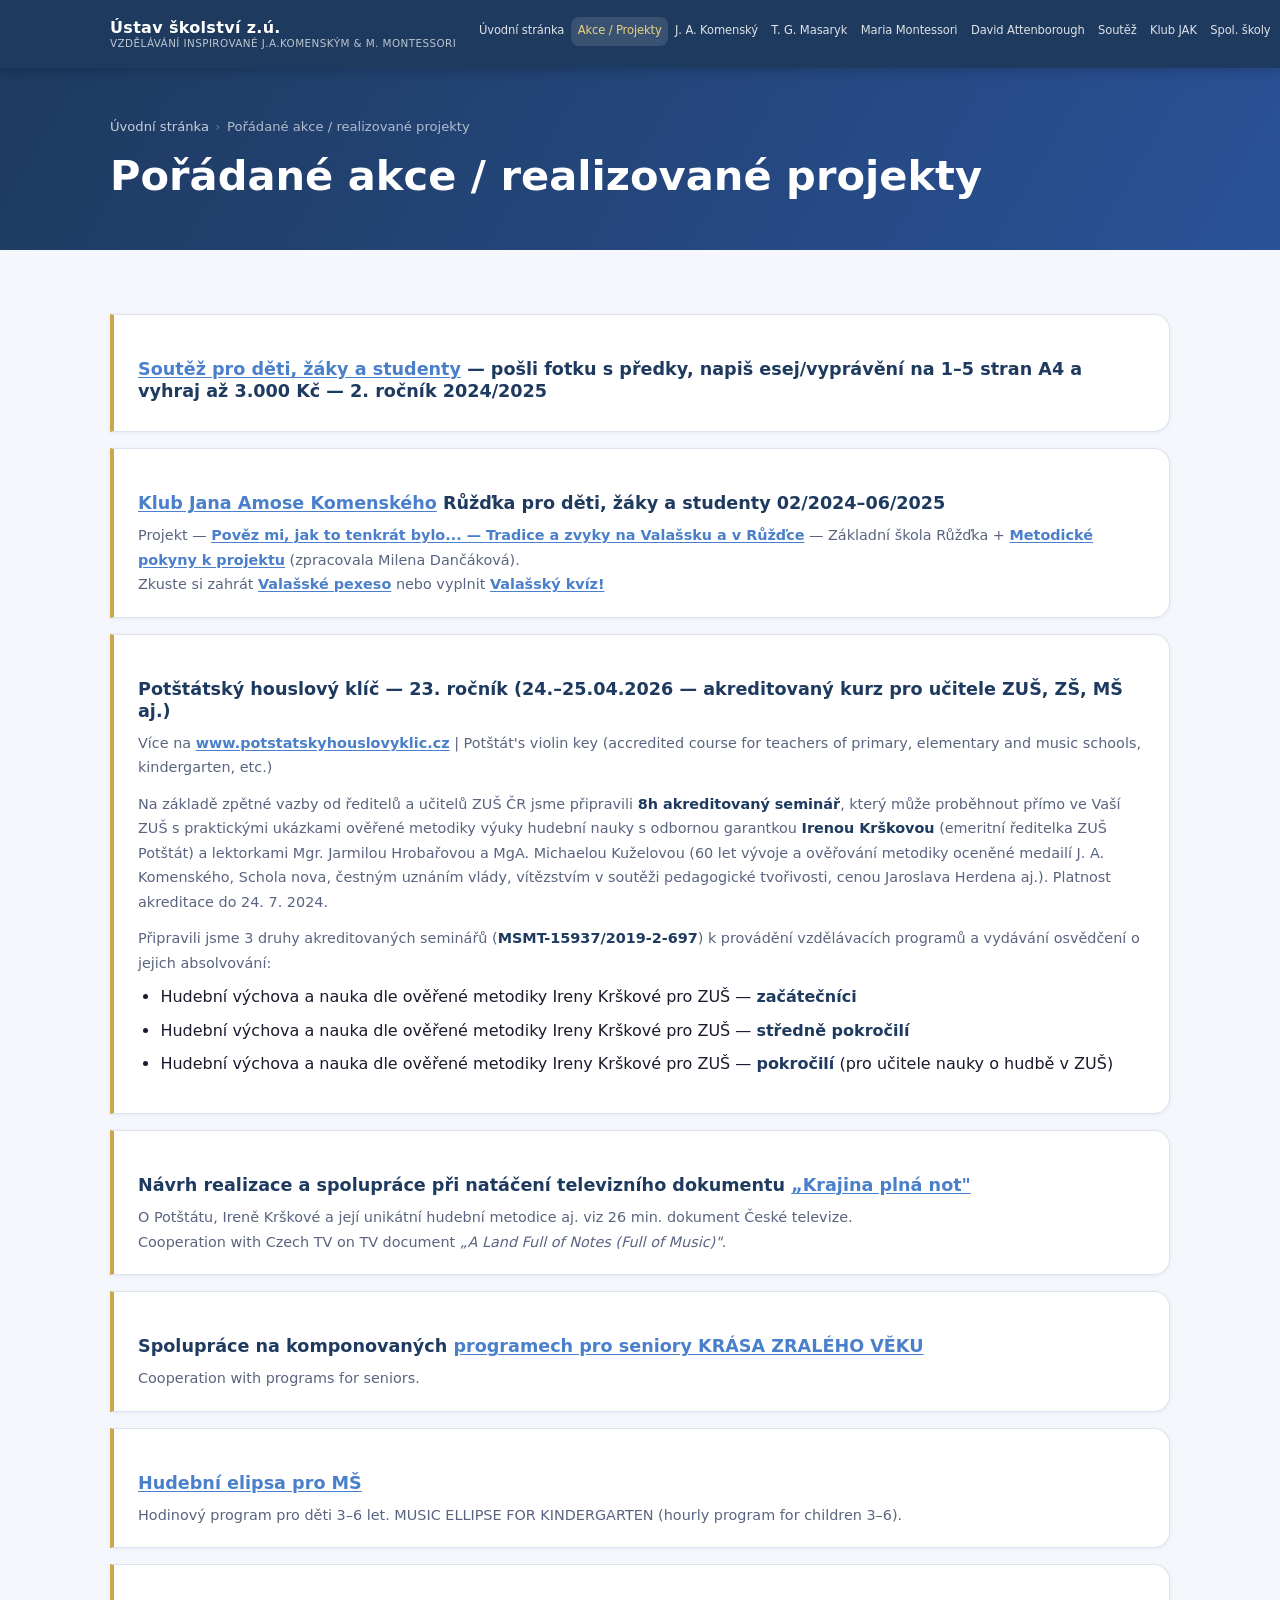
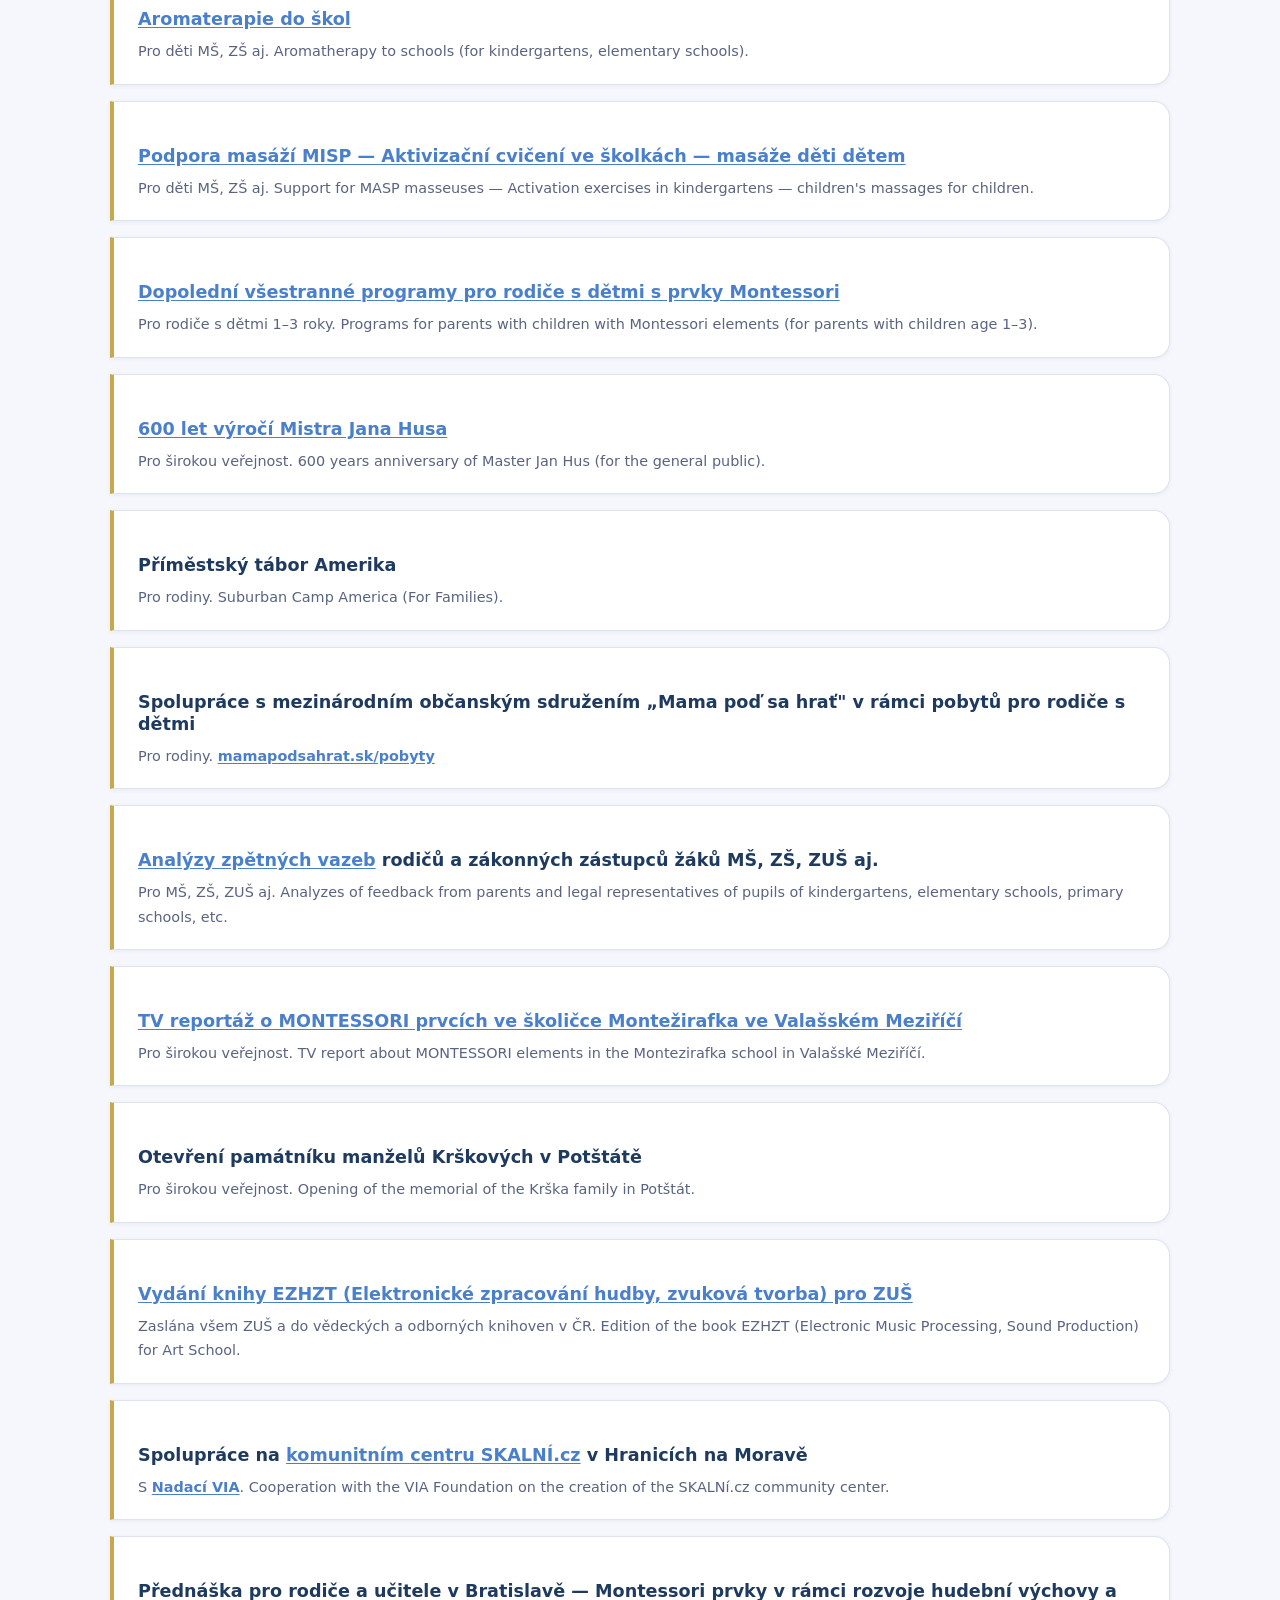
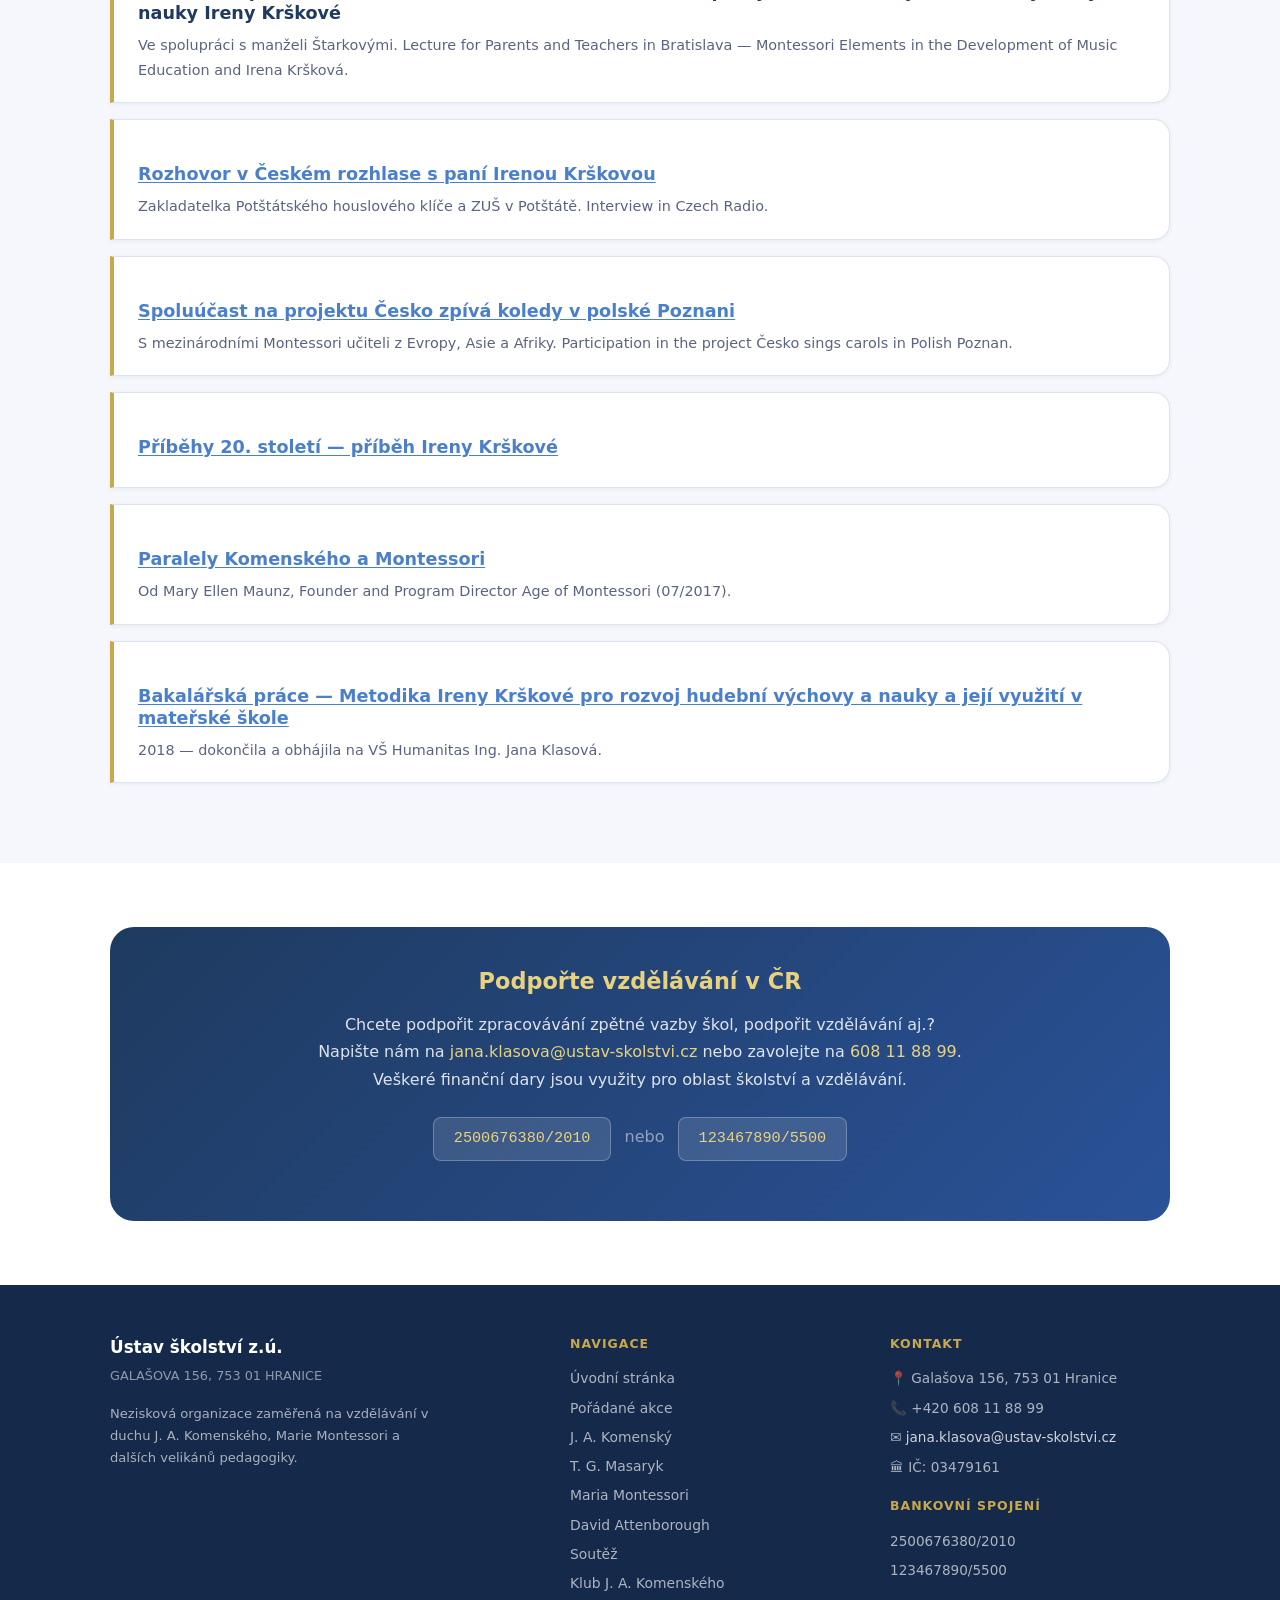
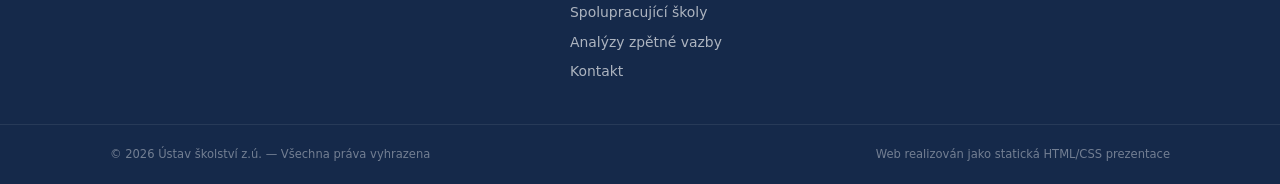
==== akce.html @ fdbed20f "Initial website upload" ====
<!DOCTYPE html>
<html lang="cs">
<head>
  <meta charset="UTF-8">
  <meta name="viewport" content="width=device-width, initial-scale=1.0">
  <meta name="description" content="Pořádané akce / realizované projekty — Ústav školství z.ú.">
  <title>Pořádané akce / realizované projekty — Ústav školství z.ú.</title>
  <link rel="stylesheet" href="css/style.css">
</head>
<body>
<nav class="navbar">
  <div class="container navbar__inner">
    <a href="index.html" class="navbar__logo">
      <span class="navbar__logo-main">Ústav školství z.ú.</span>
      <span class="navbar__logo-sub">Vzdělávání inspirované J.A.Komenským &amp; M. Montessori</span>
    </a>
    <button class="hamburger" aria-label="Menu" aria-expanded="false">
      <span></span><span></span><span></span>
    </button>
    <ul class="navbar__nav">
          <li><a href="index.html">Úvodní stránka</a></li>
          <li><a href="akce.html" class="active">Akce / Projekty</a></li>
          <li><a href="komensky.html">J. A. Komenský</a></li>
          <li><a href="masaryk.html">T. G. Masaryk</a></li>
          <li><a href="montessori.html">Maria Montessori</a></li>
          <li><a href="attenborough.html">David Attenborough</a></li>
          <li><a href="soutez.html">Soutěž</a></li>
          <li><a href="klub.html">Klub JAK</a></li>
          <li><a href="skoly.html">Spol. školy</a></li>
          <li><a href="analyzy.html">Analýzy ZV</a></li>
          <li><a href="kontakt.html">Kontakt</a></li>
    </ul>
  </div>
</nav>

<section class="page-hero">
  <div class="container">
    <div class="breadcrumb">
      <a href="index.html">Úvodní stránka</a>
      <span class="breadcrumb__sep">›</span>
      <span>Pořádané akce / realizované projekty</span>
    </div>
    <h1>Pořádané akce / realizované projekty</h1>
  </div>
</section>
<section class="section">
  <div class="container content-body">
    <div class="activity-item">
      <h4><a href="soutez.html">Soutěž pro děti, žáky a studenty</a> — pošli fotku s předky, napiš esej/vyprávění na 1–5 stran A4 a vyhraj až 3.000 Kč — 2. ročník 2024/2025</h4>
    </div>
    <div class="activity-item">
      <h4><a href="klub.html">Klub Jana Amose Komenského</a> Růžďka pro děti, žáky a studenty 02/2024–06/2025</h4>
      <p>Projekt — <a href="https://www.ustav-skolstvi.cz/soubor/projekt-tradice-a-zvyky-na-valassku-a-v-ruzdce-m-dancakova/" target="_blank" rel="noopener">Pověz mi, jak to tenkrát bylo... — Tradice a zvyky na Valašsku a v Růžďce</a> — Základní škola Růžďka + <a href="https://www.ustav-skolstvi.cz/soubor/metodicke-pokyny-projekt-tradice-a-zvyky-na-valassku-a-v-ruzdce/" target="_blank" rel="noopener">Metodické pokyny k projektu</a> (zpracovala Milena Dančáková).<br>
      Zkuste si zahrát <a href="https://www.ustav-skolstvi.cz/soubor/valasske-minipexeso/" target="_blank" rel="noopener">Valašské pexeso</a> nebo vyplnit <a href="https://www.ustav-skolstvi.cz/soubor/valassky-kviz/" target="_blank" rel="noopener">Valašský kvíz!</a></p>
    </div>
    <div class="activity-item">
      <h4>Potštátský houslový klíč — 23. ročník (24.–25.04.2026 — akreditovaný kurz pro učitele ZUŠ, ZŠ, MŠ aj.)</h4>
      <p>Více na <a href="http://www.potstatskyhouslovyklic.cz" target="_blank" rel="noopener">www.potstatskyhouslovyklic.cz</a> | Potštát's violin key (accredited course for teachers of primary, elementary and music schools, kindergarten, etc.)</p>
      <p style="margin-top:.75rem">Na základě zpětné vazby od ředitelů a učitelů ZUŠ ČR jsme připravili <strong>8h akreditovaný seminář</strong>, který může proběhnout přímo ve Vaší ZUŠ s praktickými ukázkami ověřené metodiky výuky hudební nauky s odbornou garantkou <strong>Irenou Krškovou</strong> (emeritní ředitelka ZUŠ Potštát) a lektorkami Mgr. Jarmilou Hrobařovou a MgA. Michaelou Kuželovou (60 let vývoje a ověřování metodiky oceněné medailí J. A. Komenského, Schola nova, čestným uznáním vlády, vítězstvím v soutěži pedagogické tvořivosti, cenou Jaroslava Herdena aj.). Platnost akreditace do 24. 7. 2024.</p>
      <p style="margin-top:.75rem">Připravili jsme 3 druhy akreditovaných seminářů (<strong>MSMT-15937/2019-2-697</strong>) k provádění vzdělávacích programů a vydávání osvědčení o jejich absolvování:</p>
      <ul style="margin-top:.5rem">
        <li>Hudební výchova a nauka dle ověřené metodiky Ireny Krškové pro ZUŠ — <strong>začátečníci</strong></li>
        <li>Hudební výchova a nauka dle ověřené metodiky Ireny Krškové pro ZUŠ — <strong>středně pokročilí</strong></li>
        <li>Hudební výchova a nauka dle ověřené metodiky Ireny Krškové pro ZUŠ — <strong>pokročilí</strong> (pro učitele nauky o hudbě v ZUŠ)</li>
      </ul>
    </div>
    <div class="activity-item">
      <h4>Návrh realizace a spolupráce při natáčení televizního dokumentu <a href="https://www.ceskatelevize.cz/porady/1097944695-nas-venkov/420235100041007/" target="_blank" rel="noopener">„Krajina plná not"</a></h4>
      <p>O Potštátu, Ireně Krškové a její unikátní hudební metodice aj. viz 26 min. dokument České televize.<br>Cooperation with Czech TV on TV document <em>„A Land Full of Notes (Full of Music)"</em>.</p>
    </div>
    <div class="activity-item">
      <h4>Spolupráce na komponovaných <a href="http://www.krasazralehoveku.cz" target="_blank" rel="noopener">programech pro seniory KRÁSA ZRALÉHO VĚKU</a></h4>
      <p>Cooperation with programs for seniors.</p>
    </div>
    <div class="activity-item">
      <h4><a href="https://youtu.be/bgq4V6eKIdQ" target="_blank" rel="noopener">Hudební elipsa pro MŠ</a></h4>
      <p>Hodinový program pro děti 3–6 let. MUSIC ELLIPSE FOR KINDERGARTEN (hourly program for children 3–6).</p>
    </div>
    <div class="activity-item">
      <h4><a href="https://www.ustav-skolstvi.cz/soubor/aromaterapie-do-skol-hradec-kralove/" target="_blank" rel="noopener">Aromaterapie do škol</a></h4>
      <p>Pro děti MŠ, ZŠ aj. Aromatherapy to schools (for kindergartens, elementary schools).</p>
    </div>
    <div class="activity-item">
      <h4><a href="https://www.ustav-skolstvi.cz/soubor/masaze-misp-do-skol/" target="_blank" rel="noopener">Podpora masáží MISP — Aktivizační cvičení ve školkách — masáže děti dětem</a></h4>
      <p>Pro děti MŠ, ZŠ aj. Support for MASP masseuses — Activation exercises in kindergartens — children's massages for children.</p>
    </div>
    <div class="activity-item">
      <h4><a href="https://youtu.be/OufUnsAqwWs" target="_blank" rel="noopener">Dopolední všestranné programy pro rodiče s dětmi s prvky Montessori</a></h4>
      <p>Pro rodiče s dětmi 1–3 roky. Programs for parents with children with Montessori elements (for parents with children age 1–3).</p>
    </div>
    <div class="activity-item">
      <h4><a href="http://hranicky.denik.cz/zpravy_region/pravda-vitezi-znelo-hranickym-parkem-20150706.html" target="_blank" rel="noopener">600 let výročí Mistra Jana Husa</a></h4>
      <p>Pro širokou veřejnost. 600 years anniversary of Master Jan Hus (for the general public).</p>
    </div>
    <div class="activity-item">
      <h4>Příměstský tábor Amerika</h4>
      <p>Pro rodiny. Suburban Camp America (For Families).</p>
    </div>
    <div class="activity-item">
      <h4>Spolupráce s mezinárodním občanským sdružením „Mama poď sa hrať" v rámci pobytů pro rodiče s dětmi</h4>
      <p>Pro rodiny. <a href="http://mamapodsahrat.sk/pobyty/" target="_blank" rel="noopener">mamapodsahrat.sk/pobyty</a></p>
    </div>
    <div class="activity-item">
      <h4><a href="analyzy.html">Analýzy zpětných vazeb</a> rodičů a zákonných zástupců žáků MŠ, ZŠ, ZUŠ aj.</h4>
      <p>Pro MŠ, ZŠ, ZUŠ aj. Analyzes of feedback from parents and legal representatives of pupils of kindergartens, elementary schools, primary schools, etc.</p>
    </div>
    <div class="activity-item">
      <h4><a href="https://youtu.be/20HOV-JhVrQ" target="_blank" rel="noopener">TV reportáž o MONTESSORI prvcích ve školičce Montežirafka ve Valašském Meziříčí</a></h4>
      <p>Pro širokou veřejnost. TV report about MONTESSORI elements in the Montezirafka school in Valašské Meziříčí.</p>
    </div>
    <div class="activity-item">
      <h4>Otevření památníku manželů Krškových v Potštátě</h4>
      <p>Pro širokou veřejnost. Opening of the memorial of the Krška family in Potštát.</p>
    </div>
    <div class="activity-item">
      <h4><a href="https://www.ustav-skolstvi.cz/obrazek/3/metodika-ezhzt-png/" target="_blank" rel="noopener">Vydání knihy EZHZT (Elektronické zpracování hudby, zvuková tvorba) pro ZUŠ</a></h4>
      <p>Zaslána všem ZUŠ a do vědeckých a odborných knihoven v ČR. Edition of the book EZHZT (Electronic Music Processing, Sound Production) for Art School.</p>
    </div>
    <div class="activity-item">
      <h4>Spolupráce na <a href="http://www.skalni.cz/zahrada" target="_blank" rel="noopener">komunitním centru SKALNÍ.cz</a> v Hranicích na Moravě</h4>
      <p>S <a href="http://www.nadacevia.cz/project/komunitni-centrum-skalni/" target="_blank" rel="noopener">Nadací VIA</a>. Cooperation with the VIA Foundation on the creation of the SKALNí.cz community center.</p>
    </div>
    <div class="activity-item">
      <h4>Přednáška pro rodiče a učitele v Bratislavě — Montessori prvky v rámci rozvoje hudební výchovy a nauky Ireny Krškové</h4>
      <p>Ve spolupráci s manželi Štarkovými. Lecture for Parents and Teachers in Bratislava — Montessori Elements in the Development of Music Education and Irena Kršková.</p>
    </div>
    <div class="activity-item">
      <h4><a href="http://www.rozhlas.cz/olomouc/doporucujeme/_zprava/1453154" target="_blank" rel="noopener">Rozhovor v Českém rozhlase s paní Irenou Krškovou</a></h4>
      <p>Zakladatelka Potštátského houslového klíče a ZUŠ v Potštátě. Interview in Czech Radio.</p>
    </div>
    <div class="activity-item">
      <h4><a href="https://hranicky.denik.cz/zpravy_region/diky-ucitelce-z-potstatu-se-bude-hromadne-koledovat-i-v-polsku-20151207.html" target="_blank" rel="noopener">Spoluúčast na projektu Česko zpívá koledy v polské Poznani</a></h4>
      <p>S mezinárodními Montessori učiteli z Evropy, Asie a Afriky. Participation in the project Česko sings carols in Polish Poznan.</p>
    </div>
    <div class="activity-item">
      <h4><a href="https://www.pribehy20stoleti.cz/pribehy/2014285_zivotni-pribeh-ireny-krskove/" target="_blank" rel="noopener">Příběhy 20. století — příběh Ireny Krškové</a></h4>
    </div>
    <div class="activity-item">
      <h4><a href="https://www.ustav-skolstvi.cz/soubor/paralely-komenskeho-a-montessori/" target="_blank" rel="noopener">Paralely Komenského a Montessori</a></h4>
      <p>Od Mary Ellen Maunz, Founder and Program Director Age of Montessori (07/2017).</p>
    </div>
    <div class="activity-item">
      <h4><a href="https://www.ustav-skolstvi.cz/soubor/metodika-ireny-krskove-pro-rozvoj-hudebni-vychovy-a-nauky/" target="_blank" rel="noopener">Bakalářská práce — Metodika Ireny Krškové pro rozvoj hudební výchovy a nauky a její využití v mateřské škole</a></h4>
      <p>2018 — dokončila a obhájila na VŠ Humanitas Ing. Jana Klasová.</p>
    </div>
  </div>
</section>
<section class="section section--alt">
  <div class="container">
    <div class="donation-cta">
      <h3>Podpořte vzdělávání v ČR</h3>
      <p>Chcete podpořit zpracovávání zpětné vazby škol, podpořit vzdělávání aj.?<br>
      Napište nám na <a href="mailto:jana.klasova@ustav-skolstvi.cz" style="color:var(--secondary-light)">jana.klasova@ustav-skolstvi.cz</a> nebo zavolejte na <a href="tel:+420608118899" style="color:var(--secondary-light)">608 11 88 99</a>.<br>
      Veškeré finanční dary jsou využity pro oblast školství a vzdělávání.</p>
      <div class="iban">2500676380/2010</div>
      <span style="color:rgba(255,255,255,.5);margin:0 .5rem">nebo</span>
      <div class="iban">123467890/5500</div>
    </div>
  </div>
</section>
<footer class="footer">
  <div class="container footer__inner">
    <div class="footer__col footer__brand">
      <strong>Ústav školství z.ú.</strong>
      <p style="font-size:.8rem;margin-top:.25rem;opacity:.7">GALAŠOVA 156, 753 01 HRANICE</p>
      <p style="font-size:.82rem;margin-top:.5rem;opacity:.85">Nezisková organizace zaměřená na vzdělávání v duchu J.&nbsp;A.&nbsp;Komenského, Marie Montessori a dalších velikánů pedagogiky.</p>
    </div>
    <div class="footer__col">
      <div class="footer__col-title">NAVIGACE</div>
      <nav class="footer__links">
        <a href="index.html">Úvodní stránka</a>
        <a href="akce.html">Pořádané akce</a>
        <a href="komensky.html">J. A. Komenský</a>
        <a href="masaryk.html">T. G. Masaryk</a>
        <a href="montessori.html">Maria Montessori</a>
        <a href="attenborough.html">David Attenborough</a>
        <a href="soutez.html">Soutěž</a>
        <a href="klub.html">Klub J. A. Komenského</a>
        <a href="skoly.html">Spolupracující školy</a>
        <a href="analyzy.html">Analýzy zpětné vazby</a>
        <a href="kontakt.html">Kontakt</a>
      </nav>
    </div>
    <div class="footer__col">
      <div class="footer__col-title">KONTAKT</div>
      <div class="footer__contact">
        <p>📍 Galašova 156, 753 01 Hranice</p>
        <p>📞 +420 608 11 88 99</p>
        <p>✉️ <a href="mailto:jana.klasova@ustav-skolstvi.cz">jana.klasova@ustav-skolstvi.cz</a></p>
        <p>🏛 IČ: 03479161</p>
      </div>
      <div class="footer__col-title" style="margin-top:1rem">BANKOVNÍ SPOJENÍ</div>
      <div class="footer__contact">
        <p>2500676380/2010</p>
        <p>123467890/5500</p>
      </div>
    </div>
  </div>
  <div class="footer__bottom">
    <div class="container footer__bottom-inner">
      <span>© <span class="js-year"></span> Ústav školství z.ú. — Všechna práva vyhrazena</span>
      <span>Web realizován jako statická HTML/CSS prezentace</span>
    </div>
  </div>
</footer>
<script src="js/main.js"></script>
</body>
</html>
---- css/style.css ----
/* ===== ÚSTAV ŠKOLSTVÍ z.ú. — Modern Static Web ===== */

:root {
  --primary:        #1e3a5f;
  --primary-light:  #2a5298;
  --primary-hover:  #15294a;
  --secondary:      #c9a84c;
  --secondary-light:#e8d27e;
  --accent:         #4a7fcb;
  --accent-bg:      #eef3fb;
  --text:           #1a1a2e;
  --text-muted:     #5a6480;
  --bg:             #f5f7fc;
  --bg-white:       #ffffff;
  --border:         #dde3ef;
  --shadow-sm:      0 1px 4px rgba(30,58,95,.07);
  --shadow:         0 2px 12px rgba(30,58,95,.1);
  --shadow-lg:      0 8px 32px rgba(30,58,95,.14);
  --radius:         8px;
  --radius-lg:      16px;
  --radius-xl:      24px;
  --font:           -apple-system, BlinkMacSystemFont, 'Segoe UI', system-ui, Roboto, sans-serif;
  --nav-h:          68px;
  --max-w:          1100px;
  --transition:     .2s ease;
}

*, *::before, *::after { box-sizing: border-box; margin: 0; padding: 0; }
html { scroll-behavior: smooth; font-size: 16px; -webkit-text-size-adjust: 100%; }
body { font-family: var(--font); color: var(--text); background: var(--bg); line-height: 1.7; }
img { max-width: 100%; height: auto; display: block; }
a { color: var(--primary-light); text-decoration: none; transition: color var(--transition); }
a:hover { color: var(--secondary); }
ul, ol { padding-left: 1.4rem; }
li { margin-bottom: .35rem; }

/* ── TYPOGRAPHY ───────────────────────────────────── */
h1, h2, h3, h4, h5 { line-height: 1.25; font-weight: 700; color: var(--primary); }
h1 { font-size: clamp(1.75rem, 4vw, 2.6rem); }
h2 { font-size: clamp(1.4rem, 3vw, 2rem); }
h3 { font-size: clamp(1.1rem, 2.5vw, 1.4rem); }
h4 { font-size: 1.1rem; }
p  { margin-bottom: 1rem; }
p:last-child { margin-bottom: 0; }
strong { color: var(--primary); }
em { font-style: italic; }
blockquote {
  border-left: 4px solid var(--secondary);
  padding: .75rem 1.25rem;
  background: var(--accent-bg);
  border-radius: 0 var(--radius) var(--radius) 0;
  margin: 1rem 0;
  font-style: italic;
  color: var(--text-muted);
}

/* ── LAYOUT ───────────────────────────────────────── */
.container {
  max-width: var(--max-w);
  margin: 0 auto;
  padding: 0 1.25rem;
}
.section {
  padding: 4rem 0;
}
.section--sm { padding: 2.5rem 0; }
.section--alt { background: var(--bg-white); }
.section--dark {
  background: var(--primary);
  color: rgba(255,255,255,.9);
}
.section--dark h2, .section--dark h3 { color: var(--secondary-light); }
.section--dark p, .section--dark li { color: rgba(255,255,255,.85); }
.section--dark a { color: var(--secondary-light); }

/* ── NAVIGATION ───────────────────────────────────── */
.navbar {
  position: sticky;
  top: 0;
  z-index: 1000;
  background: var(--primary);
  height: var(--nav-h);
  box-shadow: 0 2px 12px rgba(0,0,0,.2);
}
.navbar__inner {
  display: flex;
  align-items: center;
  justify-content: space-between;
  height: 100%;
  gap: 1rem;
}
.navbar__logo {
  display: flex;
  flex-direction: column;
  color: #fff;
  text-decoration: none;
  line-height: 1.2;
  flex-shrink: 0;
}
.navbar__logo-main {
  font-size: 1rem;
  font-weight: 700;
  letter-spacing: .02em;
}
.navbar__logo-sub {
  font-size: .65rem;
  opacity: .7;
  font-weight: 400;
  letter-spacing: .04em;
  text-transform: uppercase;
}
.navbar__nav {
  display: flex;
  align-items: center;
  gap: 0;
  list-style: none;
  padding: 0;
  margin: 0;
}
.navbar__nav a {
  display: block;
  color: rgba(255,255,255,.85);
  padding: .3rem .42rem;
  border-radius: var(--radius);
  font-size: .72rem;
  letter-spacing: -.01em;
  font-weight: 500;
  transition: background var(--transition), color var(--transition);
  white-space: nowrap;
}
.navbar__nav a:hover,
.navbar__nav a.active {
  background: rgba(255,255,255,.12);
  color: var(--secondary-light);
}
.hamburger {
  display: none;
  flex-direction: column;
  gap: 5px;
  background: none;
  border: none;
  cursor: pointer;
  padding: .5rem;
  border-radius: var(--radius);
}
.hamburger span {
  display: block;
  width: 24px;
  height: 2px;
  background: #fff;
  transition: var(--transition);
}
.hamburger.open span:nth-child(1) { transform: translateY(7px) rotate(45deg); }
.hamburger.open span:nth-child(2) { opacity: 0; }
.hamburger.open span:nth-child(3) { transform: translateY(-7px) rotate(-45deg); }

/* ── HERO ─────────────────────────────────────────── */
.hero {
  background: linear-gradient(135deg, var(--primary) 0%, var(--primary-light) 60%, #1a4a8a 100%);
  color: #fff;
  padding: 5rem 0 4rem;
  position: relative;
  overflow: hidden;
}
.hero::after {
  content: '';
  position: absolute;
  right: -8rem;
  top: -8rem;
  width: 40rem;
  height: 40rem;
  background: radial-gradient(circle, rgba(201,168,76,.18) 0%, transparent 70%);
  pointer-events: none;
}
.hero__badge {
  display: inline-flex;
  align-items: center;
  gap: .4rem;
  background: rgba(201,168,76,.2);
  border: 1px solid var(--secondary);
  color: var(--secondary-light);
  padding: .3rem .8rem;
  border-radius: 999px;
  font-size: .72rem;
  letter-spacing: -.01em;
  font-weight: 600;
  letter-spacing: .05em;
  text-transform: uppercase;
  margin-bottom: 1.25rem;
}
.hero h1 { color: #fff; margin-bottom: 1.25rem; }
.hero p { color: rgba(255,255,255,.85); max-width: 700px; font-size: 1.05rem; margin-bottom: 1rem; }
.hero__actions { display: flex; gap: 1rem; flex-wrap: wrap; margin-top: 2rem; }

/* ── BUTTONS ──────────────────────────────────────── */
.btn {
  display: inline-flex;
  align-items: center;
  gap: .5rem;
  padding: .75rem 1.5rem;
  border-radius: var(--radius);
  font-weight: 600;
  font-size: .95rem;
  cursor: pointer;
  border: 2px solid transparent;
  transition: all var(--transition);
  text-decoration: none;
  line-height: 1;
}
.btn--primary {
  background: var(--secondary);
  color: var(--primary);
  border-color: var(--secondary);
}
.btn--primary:hover {
  background: var(--secondary-light);
  color: var(--primary);
  transform: translateY(-1px);
  box-shadow: var(--shadow);
}
.btn--outline {
  background: transparent;
  color: #fff;
  border-color: rgba(255,255,255,.5);
}
.btn--outline:hover {
  background: rgba(255,255,255,.1);
  color: #fff;
  border-color: #fff;
}
.btn--sm { padding: .5rem 1rem; font-size: .85rem; }

/* ── CARDS ────────────────────────────────────────── */
.card {
  background: var(--bg-white);
  border-radius: var(--radius-lg);
  box-shadow: var(--shadow);
  padding: 1.75rem;
  transition: box-shadow var(--transition), transform var(--transition);
  border: 1px solid var(--border);
}
.card:hover { box-shadow: var(--shadow-lg); transform: translateY(-2px); }
.card__icon {
  width: 48px;
  height: 48px;
  background: var(--accent-bg);
  border-radius: var(--radius);
  display: flex;
  align-items: center;
  justify-content: center;
  font-size: 1.4rem;
  margin-bottom: 1rem;
}
.card__title { margin-bottom: .5rem; }
.card__text { color: var(--text-muted); font-size: .92rem; }

/* ── GRID ─────────────────────────────────────────── */
.grid { display: grid; gap: 1.5rem; }
.grid--2 { grid-template-columns: repeat(2, 1fr); }
.grid--3 { grid-template-columns: repeat(3, 1fr); }
.grid--4 { grid-template-columns: repeat(4, 1fr); }
.grid--auto { grid-template-columns: repeat(auto-fit, minmax(280px, 1fr)); }

/* ── SECTION HEADER ───────────────────────────────── */
.section-header {
  text-align: center;
  margin-bottom: 3rem;
}
.section-header__eyebrow {
  display: inline-block;
  color: var(--secondary);
  font-size: .72rem;
  letter-spacing: -.01em;
  font-weight: 700;
  text-transform: uppercase;
  letter-spacing: .1em;
  margin-bottom: .5rem;
}
.section-header h2 { margin-bottom: .75rem; }
.section-header p { color: var(--text-muted); max-width: 600px; margin: 0 auto; }

/* ── HIGHLIGHT BOX ────────────────────────────────── */
.highlight-box {
  background: linear-gradient(135deg, var(--accent-bg), #fff);
  border: 1px solid var(--accent);
  border-left: 4px solid var(--accent);
  border-radius: var(--radius-lg);
  padding: 1.75rem 2rem;
  margin: 2rem 0;
}
.highlight-box--warning {
  border-left-color: var(--secondary);
  background: linear-gradient(135deg, #fef9ec, #fff);
  border-color: var(--secondary);
}
.highlight-box__label {
  font-size: .75rem;
  font-weight: 700;
  text-transform: uppercase;
  letter-spacing: .1em;
  color: var(--accent);
  margin-bottom: .5rem;
}
.highlight-box--warning .highlight-box__label { color: var(--secondary); }
.highlight-box h3 { margin-bottom: .75rem; }

/* ── EVENT CARD ───────────────────────────────────── */
.event-card {
  background: var(--bg-white);
  border-radius: var(--radius-lg);
  padding: 2rem;
  border: 1px solid var(--border);
  box-shadow: var(--shadow);
}
.event-card__date {
  display: inline-flex;
  align-items: center;
  gap: .5rem;
  background: var(--accent-bg);
  color: var(--accent);
  padding: .35rem .85rem;
  border-radius: 999px;
  font-size: .82rem;
  font-weight: 700;
  margin-bottom: 1rem;
}

/* ── VIDEO GRID ───────────────────────────────────── */
.video-grid { display: grid; grid-template-columns: repeat(auto-fit, minmax(280px, 1fr)); gap: 1.25rem; }
.video-wrap {
  position: relative;
  padding-top: 56.25%;
  border-radius: var(--radius-lg);
  overflow: hidden;
  background: #000;
  box-shadow: var(--shadow);
}
.video-wrap iframe {
  position: absolute;
  inset: 0;
  width: 100%;
  height: 100%;
  border: none;
}

/* ── NUMBERED LIST ────────────────────────────────── */
.numbered-list { list-style: none; padding: 0; counter-reset: item; }
.numbered-list li {
  counter-increment: item;
  display: flex;
  gap: 1rem;
  padding: 1rem 0;
  border-bottom: 1px solid var(--border);
  align-items: flex-start;
}
.numbered-list li:last-child { border-bottom: none; }
.numbered-list li::before {
  content: counter(item);
  display: flex;
  align-items: center;
  justify-content: center;
  min-width: 32px;
  height: 32px;
  background: var(--primary);
  color: var(--secondary-light);
  border-radius: 50%;
  font-size: .72rem;
  letter-spacing: -.01em;
  font-weight: 700;
  flex-shrink: 0;
  margin-top: .1rem;
}

/* ── PARTNERS / LOGOS ─────────────────────────────── */
.partners-grid {
  display: flex;
  flex-wrap: wrap;
  gap: 2rem;
  align-items: center;
  justify-content: center;
}
.partners-grid img {
  max-height: 60px;
  max-width: 140px;
  object-fit: contain;
  filter: grayscale(30%);
  opacity: .85;
  transition: opacity var(--transition), filter var(--transition);
}
.partners-grid img:hover { opacity: 1; filter: none; }

/* ── CONTACT GRID ─────────────────────────────────── */
.contact-person {
  background: var(--bg-white);
  border: 1px solid var(--border);
  border-radius: var(--radius-lg);
  padding: 1.5rem;
  box-shadow: var(--shadow-sm);
}
.contact-person__name {
  font-size: 1rem;
  font-weight: 700;
  color: var(--primary);
  margin-bottom: .25rem;
}
.contact-person__role {
  font-size: .82rem;
  color: var(--text-muted);
  margin-bottom: .75rem;
  line-height: 1.4;
}
.contact-person__link {
  display: inline-flex;
  align-items: center;
  gap: .4rem;
  font-size: .88rem;
  color: var(--accent);
}

/* ── DONATION CTA ─────────────────────────────────── */
.donation-cta {
  background: linear-gradient(135deg, var(--primary), var(--primary-light));
  color: #fff;
  border-radius: var(--radius-xl);
  padding: 2.5rem 2rem;
  text-align: center;
}
.donation-cta h3 { color: var(--secondary-light); margin-bottom: 1rem; }
.donation-cta p { color: rgba(255,255,255,.85); margin-bottom: 1.5rem; }
.donation-cta .iban {
  display: inline-block;
  background: rgba(255,255,255,.12);
  border: 1px solid rgba(255,255,255,.25);
  border-radius: var(--radius);
  padding: .5rem 1.25rem;
  font-family: monospace;
  font-size: .95rem;
  color: var(--secondary-light);
  margin-bottom: 1.25rem;
}

/* ── PAGE HERO ────────────────────────────────────── */
.page-hero {
  background: linear-gradient(120deg, var(--primary) 0%, var(--primary-light) 100%);
  color: #fff;
  padding: 3rem 0 2.5rem;
}
.page-hero h1 { color: #fff; margin-bottom: .5rem; }
.breadcrumb {
  display: flex;
  gap: .4rem;
  align-items: center;
  font-size: .82rem;
  color: rgba(255,255,255,.65);
  margin-bottom: .75rem;
}
.breadcrumb a { color: rgba(255,255,255,.75); }
.breadcrumb a:hover { color: var(--secondary-light); }
.breadcrumb__sep { opacity: .5; }

/* ── ACTIVITIES LIST ──────────────────────────────── */
.activity-item {
  background: var(--bg-white);
  border: 1px solid var(--border);
  border-left: 4px solid var(--secondary);
  border-radius: 0 var(--radius-lg) var(--radius-lg) 0;
  padding: 1.25rem 1.5rem;
  margin-bottom: 1rem;
  box-shadow: var(--shadow-sm);
}
.activity-item h4 { color: var(--primary); margin-bottom: .35rem; }
.activity-item p { color: var(--text-muted); font-size: .9rem; margin: 0; }
.activity-item a { color: var(--accent); font-weight: 600; }

/* ── SCHOOLS LIST ─────────────────────────────────── */
.school-card {
  background: var(--bg-white);
  border: 1px solid var(--border);
  border-radius: var(--radius-lg);
  padding: 1.5rem;
  box-shadow: var(--shadow-sm);
  transition: box-shadow var(--transition);
}
.school-card:hover { box-shadow: var(--shadow); }
.school-card h4 { color: var(--primary); margin-bottom: .5rem; font-size: .95rem; }
.school-card a { font-size: .85rem; color: var(--accent); }

/* ── FOOTER ───────────────────────────────────────── */
.footer {
  background: var(--primary-hover, #0f2338);
  color: rgba(255,255,255,.75);
  padding: 3rem 0 0;
}
.footer__inner {
  display: grid;
  grid-template-columns: 1.5fr 1fr 1fr;
  gap: 2.5rem;
  padding-bottom: 2.5rem;
}
.footer__col {}
.footer__brand { max-width: 320px; }
.footer__brand strong { font-size: 1.05rem; color: #fff; }
.footer__brand-name {
  font-size: 1.05rem;
  font-weight: 700;
  color: #fff;
  margin-bottom: .25rem;
}
.footer__brand-tagline {
  font-size: .78rem;
  color: rgba(255,255,255,.5);
  text-transform: uppercase;
  letter-spacing: .06em;
  margin-bottom: 1rem;
}
.footer__desc { font-size: .87rem; line-height: 1.6; color: rgba(255,255,255,.65); }
.footer__col-title {
  font-size: .78rem;
  font-weight: 700;
  text-transform: uppercase;
  letter-spacing: .08em;
  color: var(--secondary);
  margin-bottom: .85rem;
}
/* rich footer nav links as block anchors */
.footer__links { list-style: none; padding: 0; display: flex; flex-direction: column; gap: .35rem; }
.footer__links li { margin-bottom: 0; }
.footer__links a,
.footer__col nav.footer__links a {
  color: rgba(255,255,255,.65);
  font-size: .87rem;
  transition: color var(--transition);
  display: block;
}
.footer__links a:hover { color: var(--secondary); }
/* nav inside footer (non-list) */
nav.footer__links { display: flex; flex-direction: column; gap: .35rem; }
nav.footer__links a { color: rgba(255,255,255,.65); font-size: .85rem; }
nav.footer__links a:hover { color: var(--secondary); }
/* old-style footer nav (flat list of anchors with no wrapper) */
.footer__nav { display: flex; flex-direction: column; gap: .35rem; }
.footer__nav a { color: rgba(255,255,255,.65); font-size: .85rem; display: block; }
.footer__nav a:hover { color: var(--secondary); }
.footer__contact { display: flex; flex-direction: column; gap: .4rem; }
.footer__contact p { font-size: .85rem; color: rgba(255,255,255,.65); margin: 0; }
.footer__contact a { color: rgba(255,255,255,.8); }
.footer__contact-item {
  display: flex;
  gap: .6rem;
  font-size: .87rem;
  color: rgba(255,255,255,.65);
  margin-bottom: .5rem;
  align-items: flex-start;
}
.footer__contact-item a { color: rgba(255,255,255,.8); }
.footer__bottom {
  border-top: 1px solid rgba(255,255,255,.08);
  padding: 1.25rem 0;
  font-size: .72rem;
  color: rgba(255,255,255,.4);
}
.footer__bottom-inner {
  display: flex;
  align-items: center;
  justify-content: space-between;
  flex-wrap: wrap;
  gap: 1rem;
}
.footer__bottom a { color: rgba(255,255,255,.5); }
.footer__copy { font-size: .72rem; color: rgba(255,255,255,.4); margin-top: 1.5rem; }

/* ── INLINE CONTENT STYLES ────────────────────────── */
.content-body h3 { margin-top: 2rem; margin-bottom: .75rem; color: var(--primary); }
.content-body h4 { margin-top: 1.5rem; margin-bottom: .5rem; color: var(--primary); }
.content-body ul, .content-body ol { margin-bottom: 1rem; }
.content-body li { margin-bottom: .4rem; }
.content-body a { color: var(--accent); text-decoration: underline; text-underline-offset: 2px; }
.content-body img {
  border-radius: var(--radius-lg);
  box-shadow: var(--shadow);
  margin: 1.5rem 0;
}
.content-body hr { border: none; border-top: 1px solid var(--border); margin: 2rem 0; }

/* ── QUOTE PERSON ─────────────────────────────────── */
.quote-card {
  background: linear-gradient(135deg, #f0f5ff, #fff);
  border: 1px solid var(--border);
  border-radius: var(--radius-xl);
  padding: 2rem 2.5rem;
  position: relative;
}
.quote-card::before {
  content: '"';
  position: absolute;
  top: -1rem;
  left: 1.5rem;
  font-size: 6rem;
  font-weight: 900;
  color: var(--secondary);
  opacity: .4;
  line-height: 1;
  font-family: Georgia, serif;
}
.quote-card__text { font-style: italic; font-size: 1.05rem; color: var(--text); margin-bottom: 1rem; line-height: 1.8; }
.quote-card__author { font-weight: 700; color: var(--primary); font-size: .9rem; }

/* ── AWARD BADGE ──────────────────────────────────── */
.award-list { list-style: none; padding: 0; }
.award-list li {
  display: flex;
  align-items: flex-start;
  gap: .75rem;
  padding: .6rem 0;
  border-bottom: 1px solid var(--border);
  font-size: .92rem;
}
.award-list li:last-child { border-bottom: none; }
.award-list li::before {
  content: '🏅';
  flex-shrink: 0;
  margin-top: .1rem;
}

/* ── COMPETITION PAGE ─────────────────────────────── */
.prize-grid { display: grid; grid-template-columns: repeat(auto-fit, minmax(160px, 1fr)); gap: 1rem; }
.prize-card {
  text-align: center;
  background: var(--bg-white);
  border: 2px solid var(--border);
  border-radius: var(--radius-lg);
  padding: 1.5rem 1rem;
  transition: border-color var(--transition), box-shadow var(--transition);
}
.prize-card--gold { border-color: var(--secondary); }
.prize-card--silver { border-color: #aaa; }
.prize-card--bronze { border-color: #cd7f32; }
.prize-card__amount {
  font-size: 1.6rem;
  font-weight: 800;
  color: var(--primary);
  margin-bottom: .25rem;
}
.prize-card__label { font-size: .82rem; color: var(--text-muted); }

/* ── TABLE ────────────────────────────────────────── */
.info-table { width: 100%; border-collapse: collapse; }
.info-table td {
  padding: .6rem .75rem;
  border-bottom: 1px solid var(--border);
  font-size: .9rem;
}
.info-table td:first-child { font-weight: 600; color: var(--text-muted); width: 35%; }

/* ── MOBILE ───────────────────────────────────────── */
@media (max-width: 900px) {
  .grid--3 { grid-template-columns: repeat(2, 1fr); }
  .grid--4 { grid-template-columns: repeat(2, 1fr); }
  .footer__grid { grid-template-columns: 1fr 1fr; }
  .footer__inner { grid-template-columns: 1fr 1fr; }
  .navbar__nav { display: none; flex-direction: column; position: absolute; top: var(--nav-h); left: 0; right: 0; background: var(--primary-hover, #0f2338); padding: 1rem; gap: 0; box-shadow: 0 8px 24px rgba(0,0,0,.3); }
  .navbar__nav.open { display: flex; }
  .navbar__nav a { padding: .6rem 1rem; font-size: .9rem; }
  .hamburger { display: flex; }
  .navbar { position: relative; }
}
@media (max-width: 640px) {
  .grid--2, .grid--3, .grid--4 { grid-template-columns: 1fr; }
  .footer__grid { grid-template-columns: 1fr; gap: 2rem; }
  .footer__inner { grid-template-columns: 1fr; gap: 2rem; }
  .footer__bottom-inner { flex-direction: column; text-align: center; }
  .footer__bottom { flex-direction: column; text-align: center; }
  .hero { padding: 3rem 0 2.5rem; }
  .hero__actions { flex-direction: column; }
  .section { padding: 2.5rem 0; }
  .card, .event-card { padding: 1.25rem; }
  .video-grid { grid-template-columns: 1fr; }
  .prize-grid { grid-template-columns: repeat(2, 1fr); }
}

/* ── School card extras ── */
.school-card__type { font-size: .72rem;
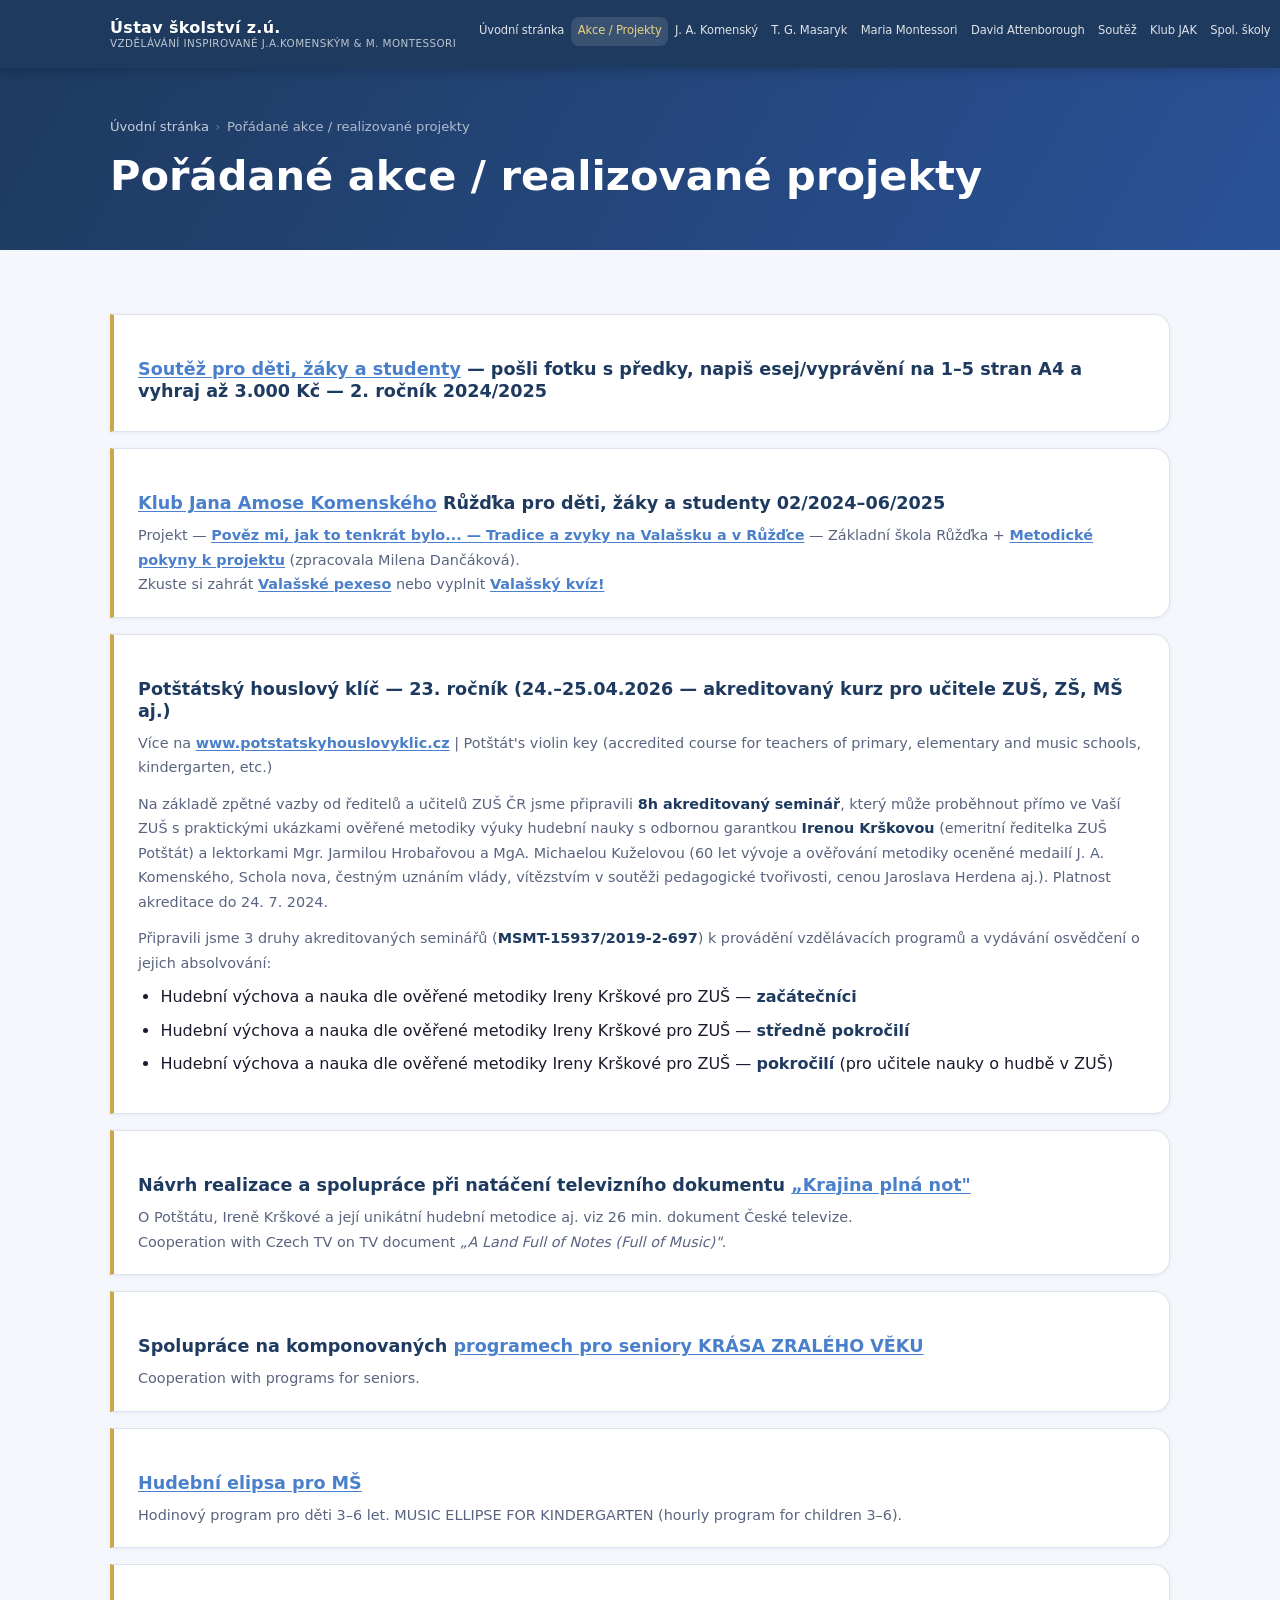
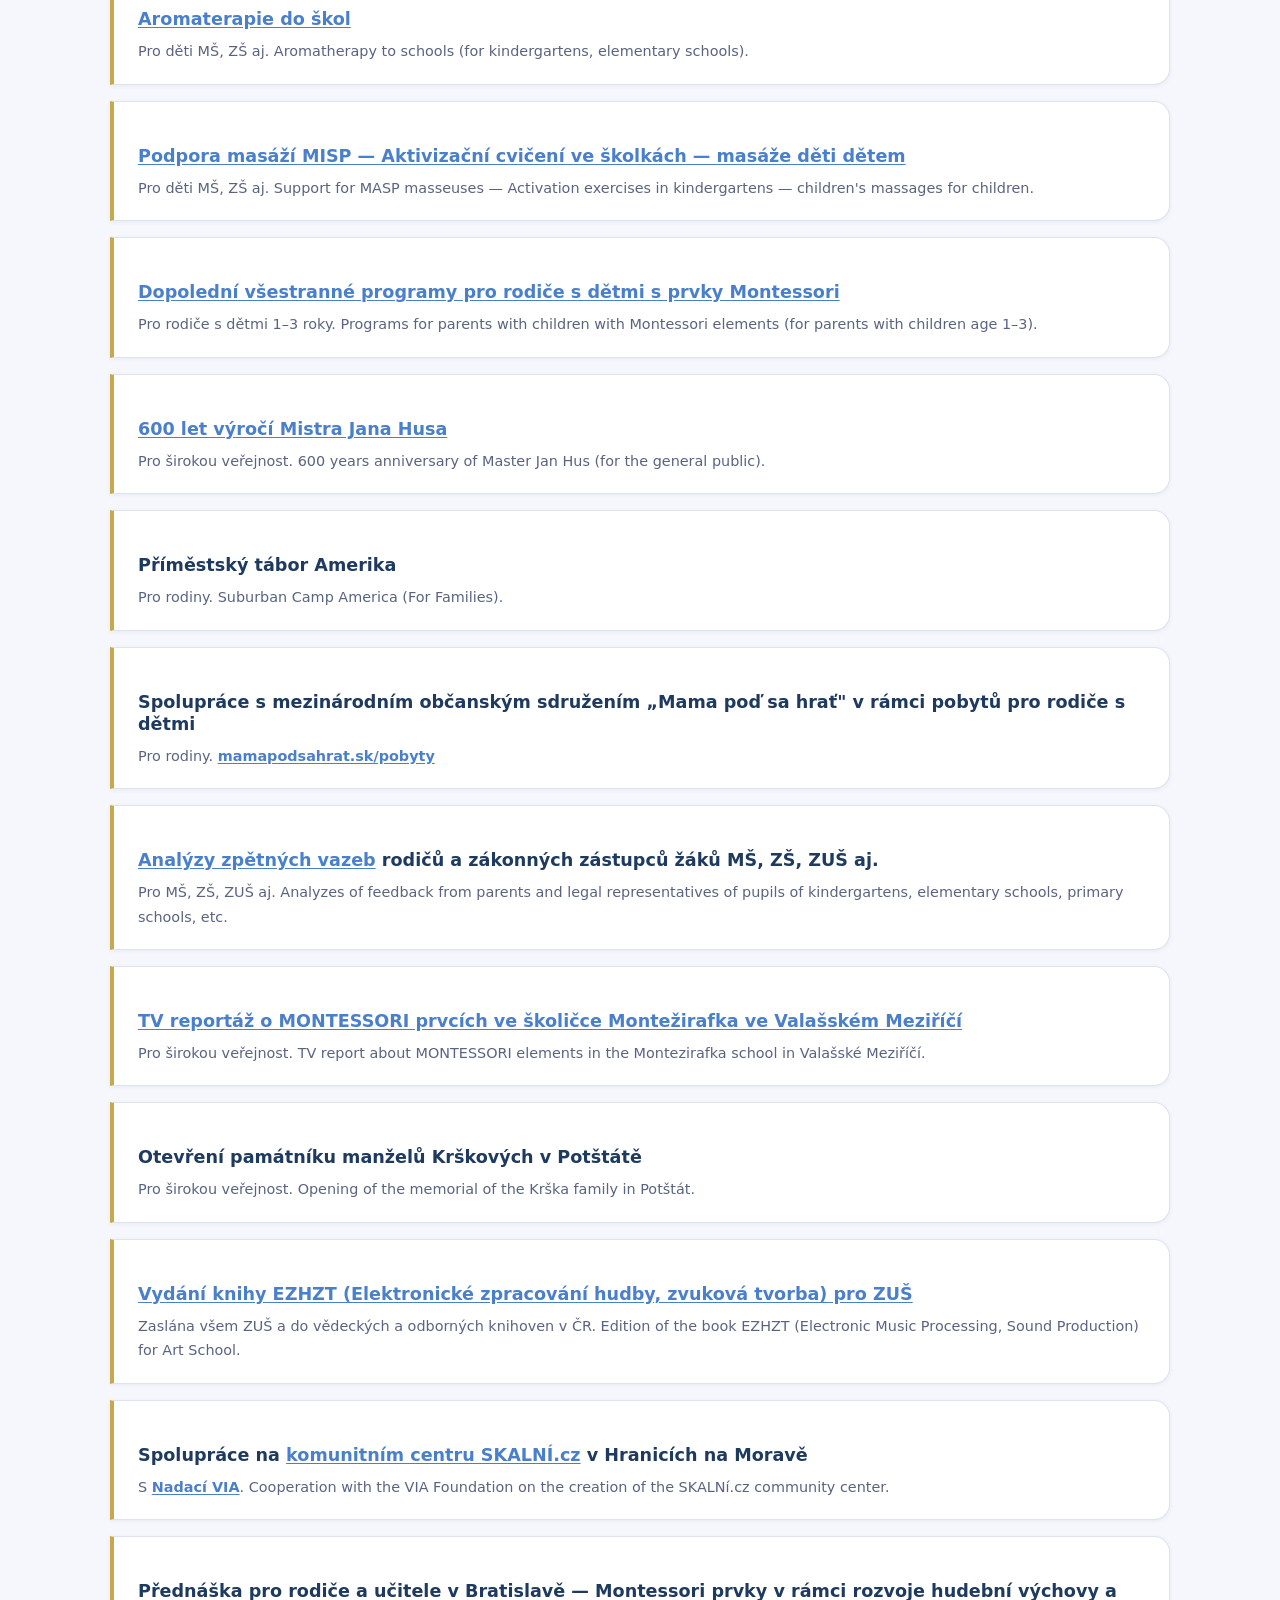
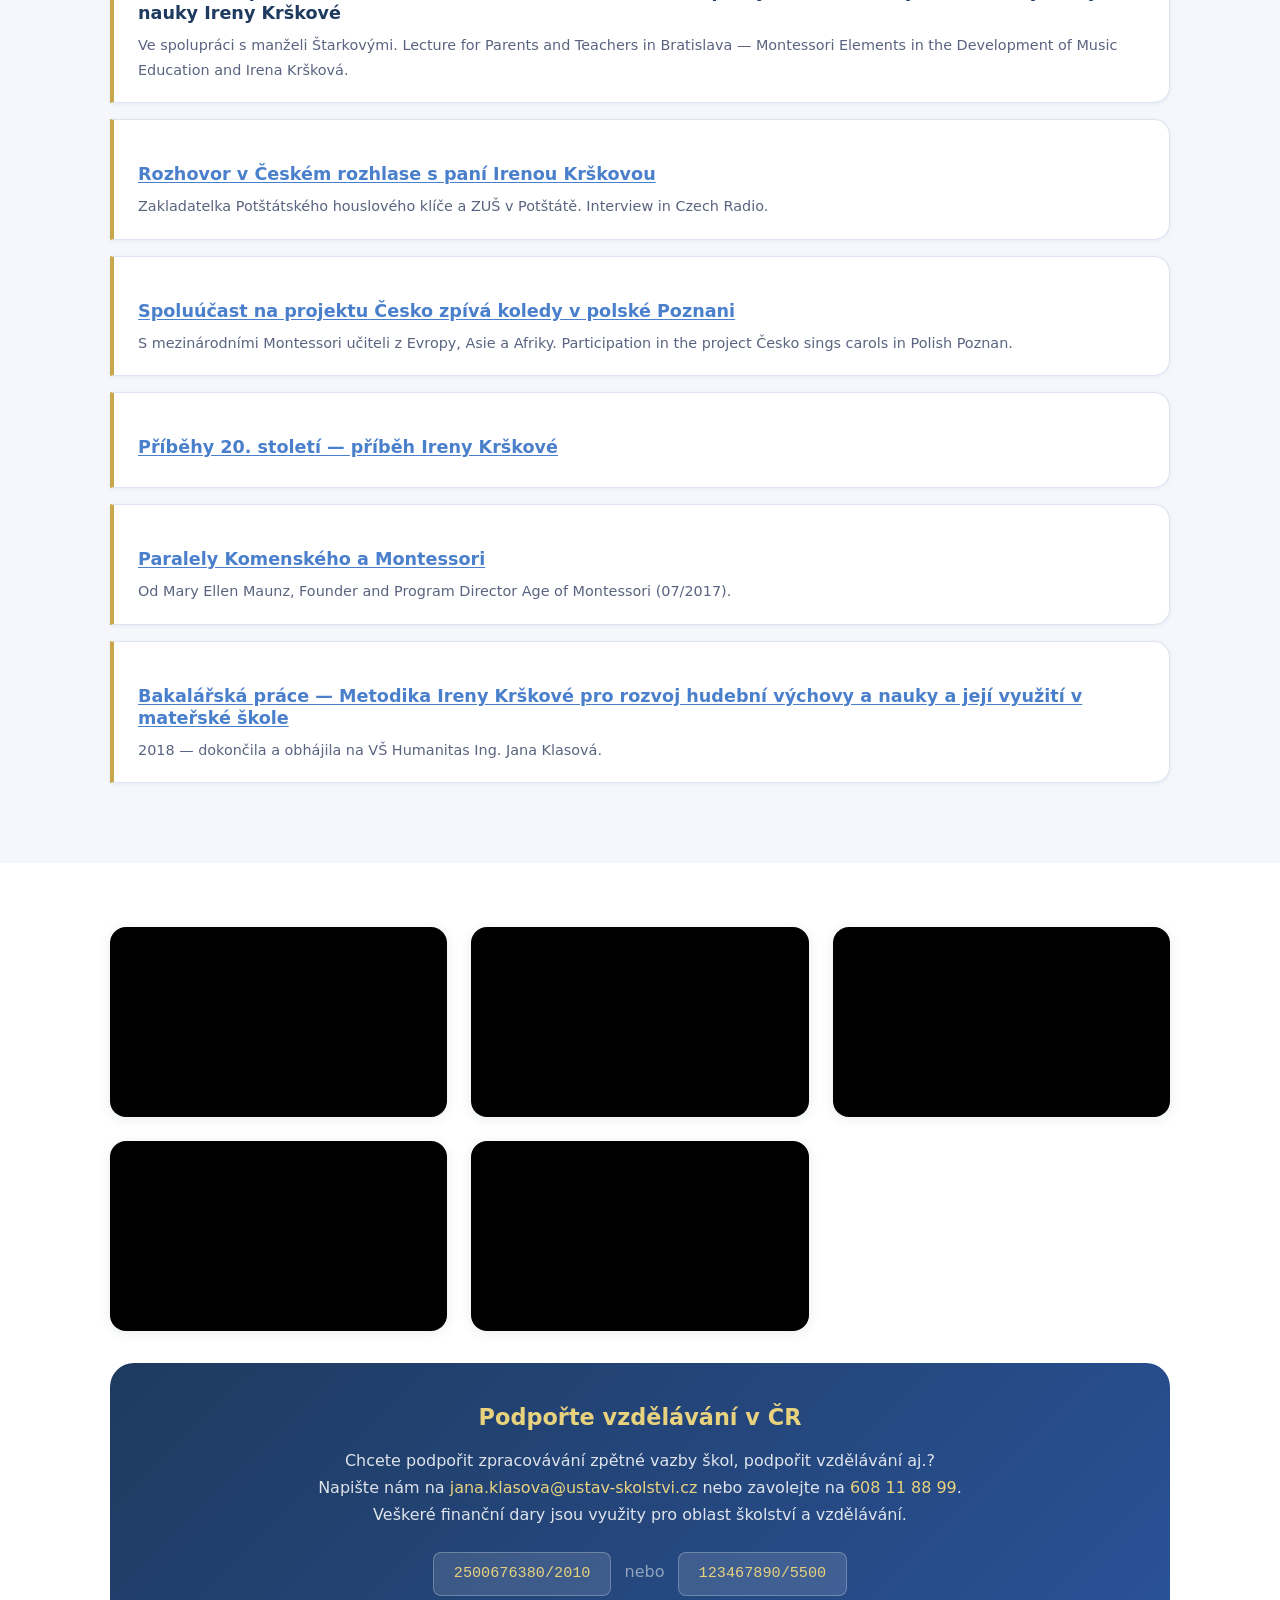
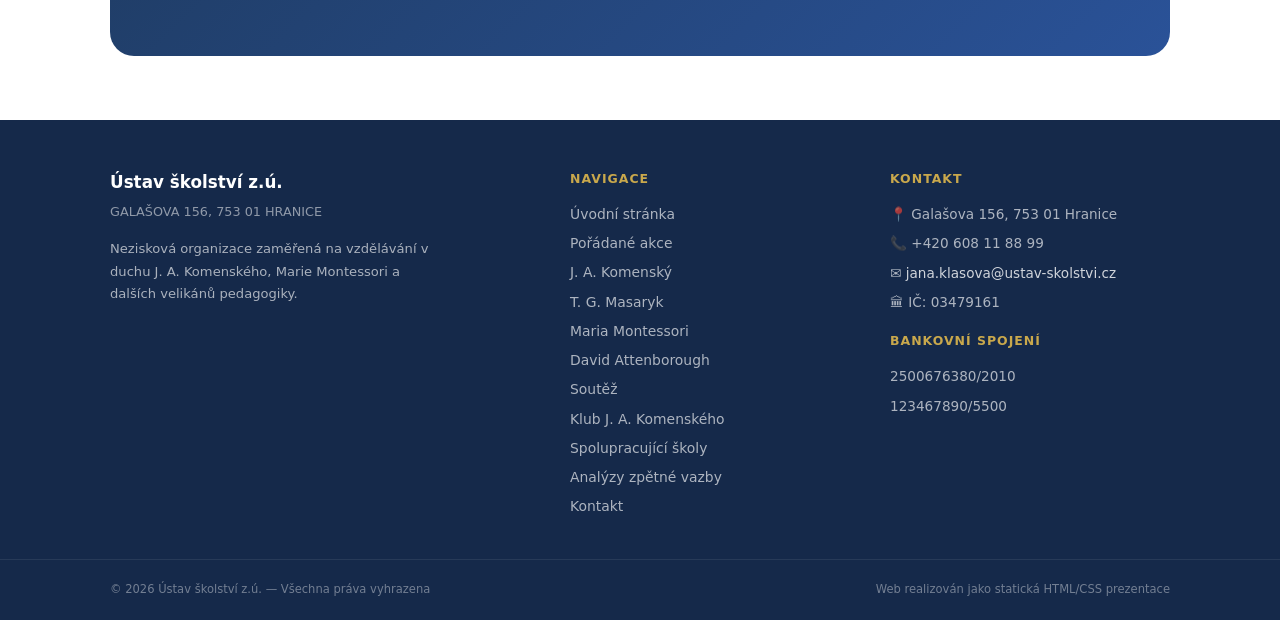
==== commit 6b48d9bc: "Initial commit" ====
--- a/akce.html
+++ b/akce.html
@@ -147,6 +147,23 @@
 </section>
 <section class="section section--alt">
   <div class="container">
+        <div class="video-grid" style="display:grid;grid-template-columns:repeat(auto-fill,minmax(300px,1fr));gap:1.5rem;margin-bottom:2rem">
+      <div class="video-wrap">
+        <iframe src="https://www.youtube.com/embed/AskIIR1BaH0" width="560" height="315" frameborder="0" allowfullscreen allow="accelerometer; autoplay; clipboard-write; encrypted-media; gyroscope; picture-in-picture" title="Video 1"></iframe>
+      </div>
+      <div class="video-wrap">
+        <iframe src="https://www.youtube.com/embed/bgq4V6eKIdQ" width="560" height="315" frameborder="0" allowfullscreen allow="accelerometer; autoplay; clipboard-write; encrypted-media; gyroscope; picture-in-picture" title="Video 2"></iframe>
+      </div>
+      <div class="video-wrap">
+        <iframe src="https://www.youtube.com/embed/uH6yVoZeV_o" width="560" height="315" frameborder="0" allowfullscreen allow="accelerometer; autoplay; clipboard-write; encrypted-media; gyroscope; picture-in-picture" title="Video 3"></iframe>
+      </div>
+      <div class="video-wrap">
+        <iframe src="https://www.youtube.com/embed/NBG8NALlWn8" width="560" height="315" frameborder="0" allowfullscreen allow="accelerometer; autoplay; clipboard-write; encrypted-media; gyroscope; picture-in-picture" title="Video 4"></iframe>
+      </div>
+      <div class="video-wrap">
+        <iframe src="https://www.youtube.com/embed/OufUnsAqwWs" width="560" height="315" frameborder="0" allowfullscreen allow="accelerometer; autoplay; clipboard-write; encrypted-media; gyroscope; picture-in-picture" title="Video 5"></iframe>
+      </div>
+    </div>
     <div class="donation-cta">
       <h3>Podpořte vzdělávání v ČR</h3>
       <p>Chcete podpořit zpracovávání zpětné vazby škol, podpořit vzdělávání aj.?<br>
--- a/css/style.css
+++ b/css/style.css
@@ -679,4 +679,20 @@
 }
 
 /* ── School card extras ── */
-.school-card__type { font-size: .72rem;+.school-card__type { font-size: .72rem; font-weight: 700; letter-spacing: .06em; text-transform: uppercase; color: var(--accent); background: var(--accent-bg); padding: .2rem .55rem; border-radius: 4px; display: inline-block; margin-bottom: .5rem; }
+.school-card__name { font-size: 1.05rem; font-weight: 700; color: var(--primary); margin: .25rem 0 .2rem; }
+.school-card__location { font-size: .85rem; color: var(--text-muted); margin-bottom: .5rem; }
+.school-card__desc { font-size: .88rem; color: var(--text); line-height: 1.6; margin-bottom: .75rem; }
+.school-card__link { font-size: .85rem; color: var(--accent); text-decoration: none; }
+.school-card__link:hover { text-decoration: underline; }
+
+/* ── Prize card rank ── */
+.prize-card__rank { font-size: 1.5rem; margin-bottom: .25rem; }
+
+/* ── Contact person detail ── */
+.contact-person__detail { display: flex; align-items: center; gap: .6rem; margin-top: .5rem; font-size: .92rem; }
+.contact-person__detail a { color: var(--primary); text-decoration: none; }
+.contact-person__detail a:hover { text-decoration: underline; }
+
+/* ── grid--3 ── */
+.grid--3 { display: grid; grid-template-columns: repeat(auto-fit, minmax(160px, 1fr)); gap: 1.25rem; }
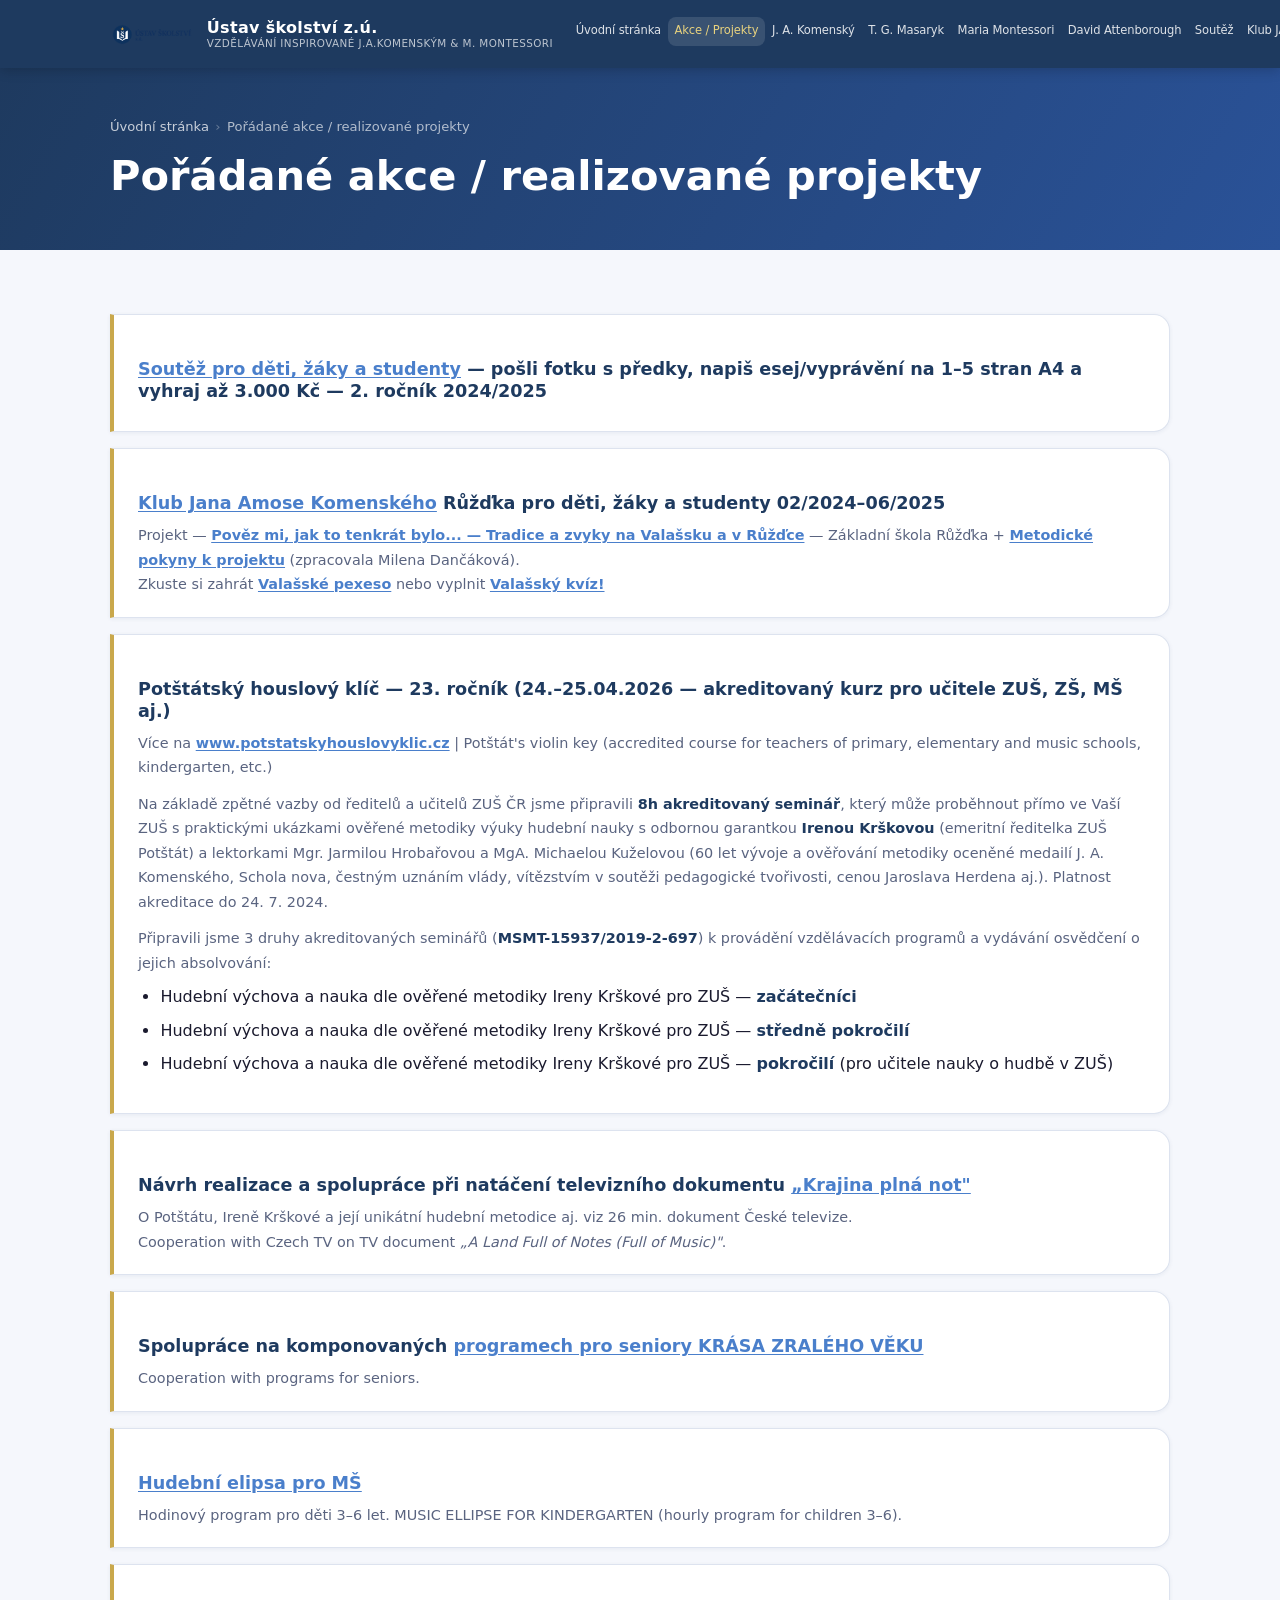
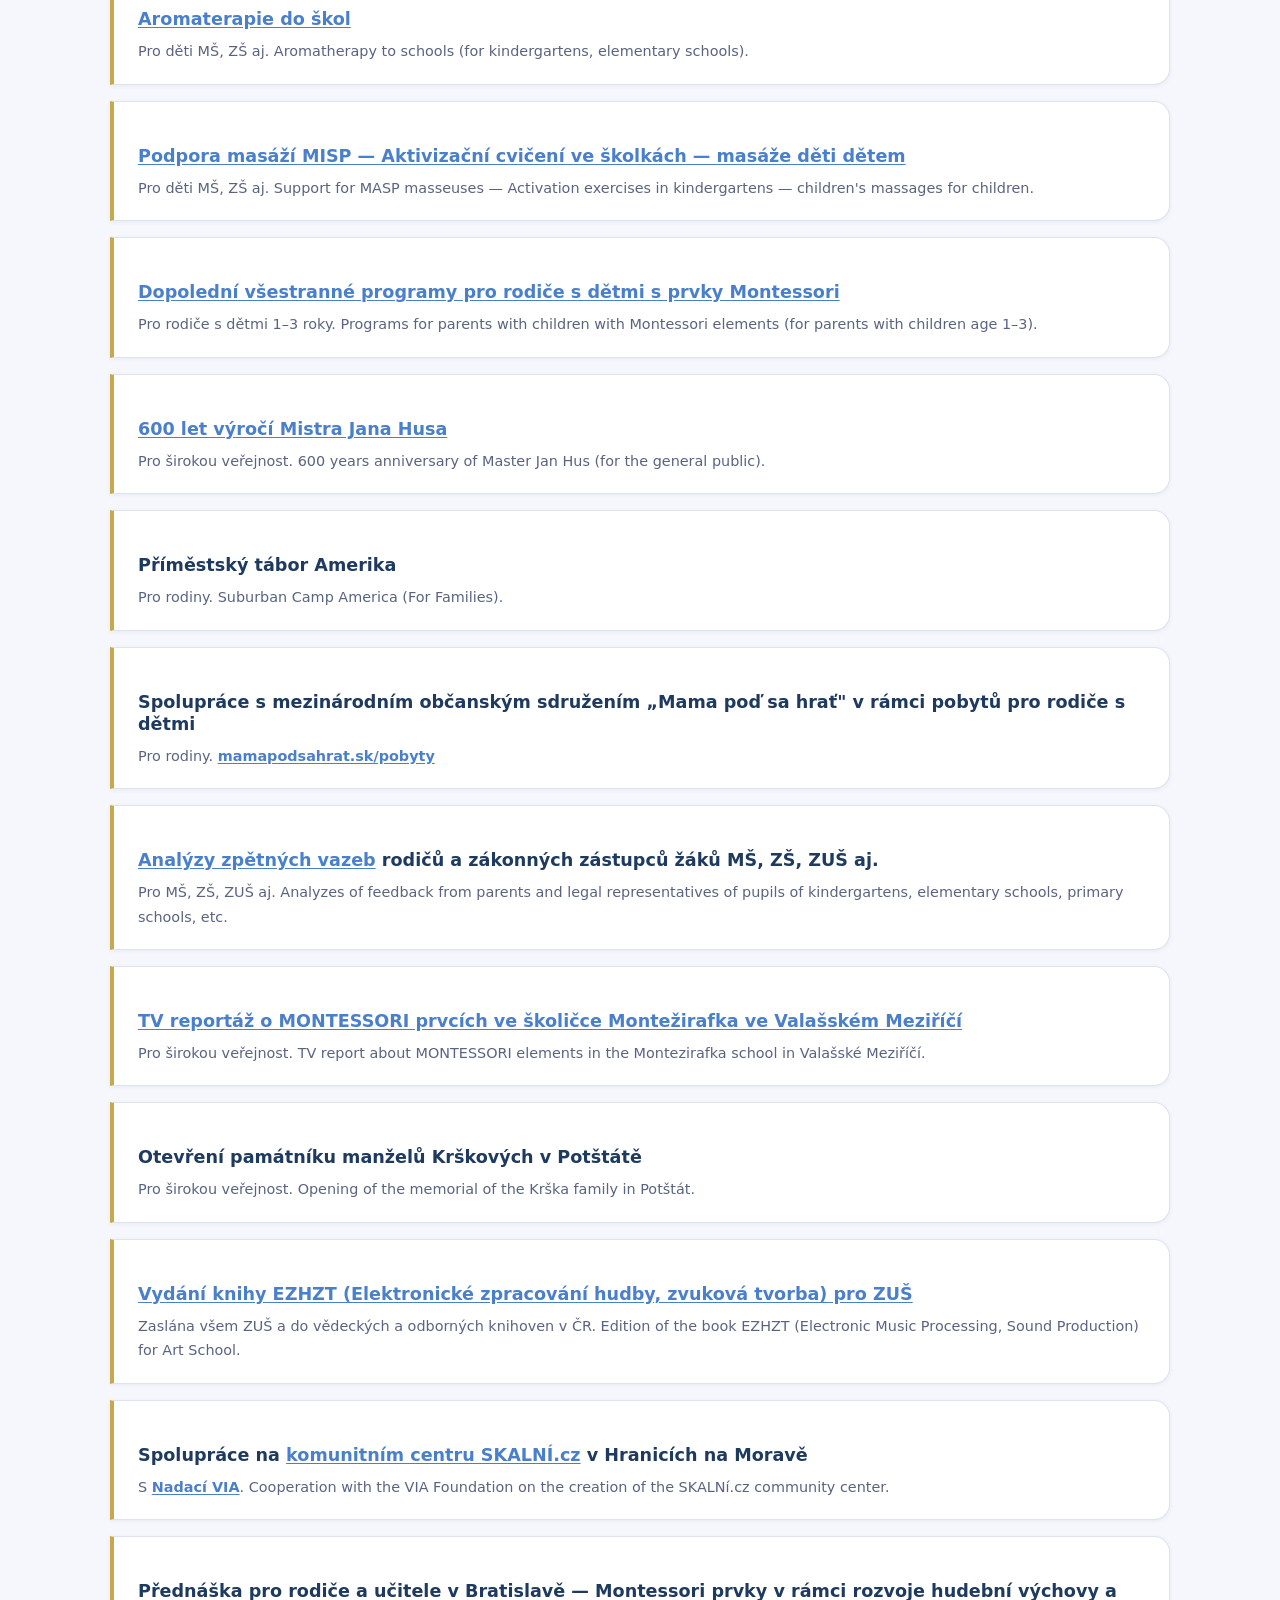
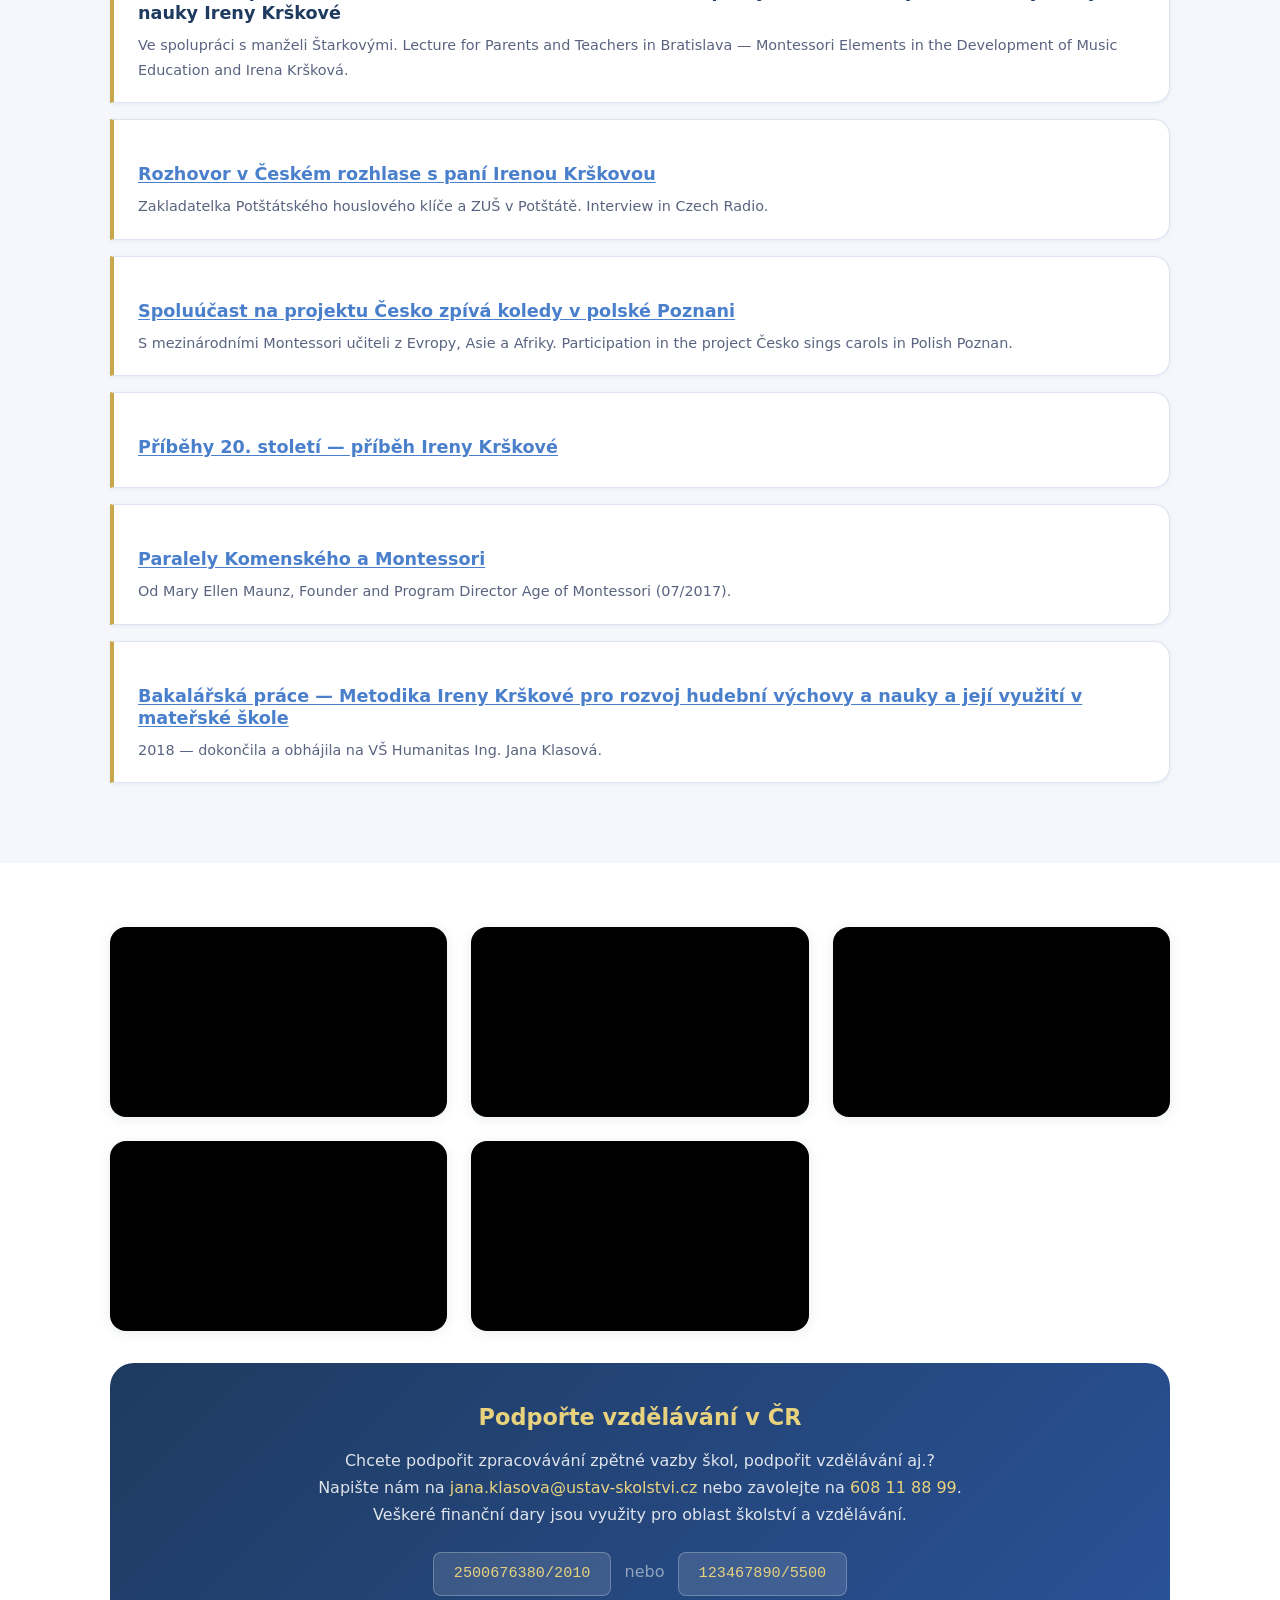
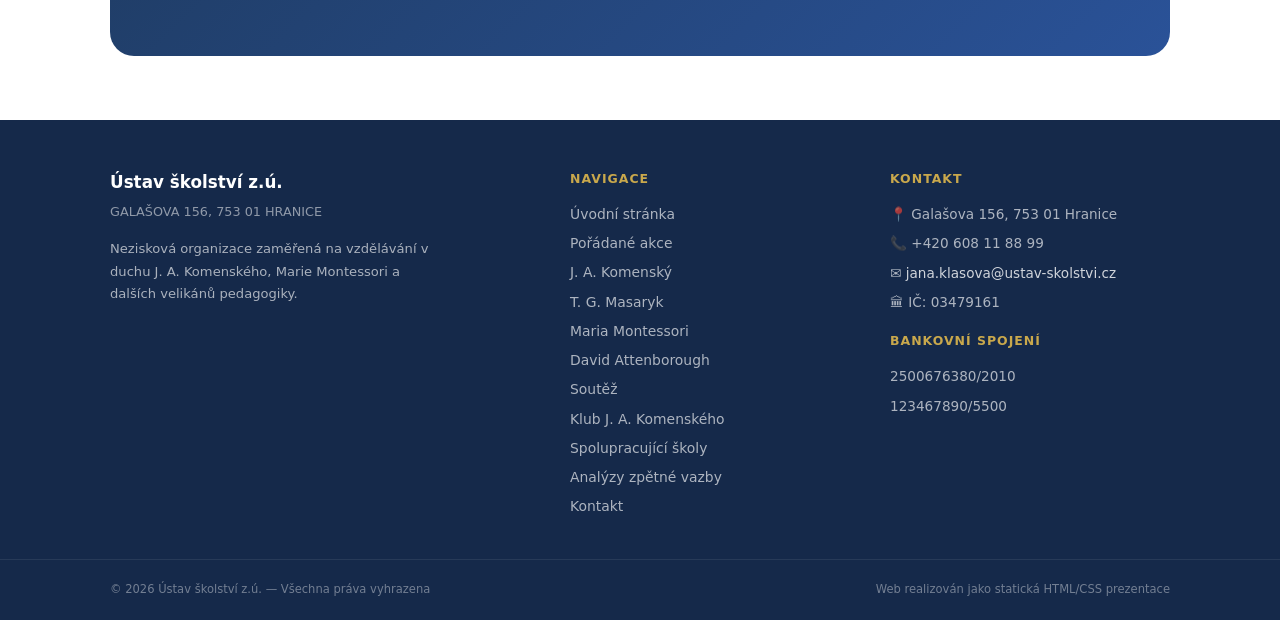
==== commit 472c8b3b: "Add logo to header" ====
--- a/akce.html
+++ b/akce.html
@@ -1,18 +1,22 @@
-<!DOCTYPE html>
+﻿<!DOCTYPE html>
 <html lang="cs">
 <head>
   <meta charset="UTF-8">
   <meta name="viewport" content="width=device-width, initial-scale=1.0">
   <meta name="description" content="Pořádané akce / realizované projekty — Ústav školství z.ú.">
   <title>Pořádané akce / realizované projekty — Ústav školství z.ú.</title>
+  <link rel="icon" href="image/favicon.ico" type="image/x-icon">
   <link rel="stylesheet" href="css/style.css">
 </head>
 <body>
 <nav class="navbar">
   <div class="container navbar__inner">
-    <a href="index.html" class="navbar__logo">
-      <span class="navbar__logo-main">Ústav školství z.ú.</span>
-      <span class="navbar__logo-sub">Vzdělávání inspirované J.A.Komenským &amp; M. Montessori</span>
+        <a href="index.html" class="navbar__logo">
+      <img src="image/ustav%20logo%20horizontal%20transparent.png" alt="Ústav školství z.ú." class="navbar__logo-img">
+      <span class="navbar__logo-text">
+        <span class="navbar__logo-main">Ústav školství z.ú.</span>
+        <span class="navbar__logo-sub">Vzdělávání inspirované J.A.Komenským &amp; M.&nbsp;Montessori</span>
+      </span>
     </a>
     <button class="hamburger" aria-label="Menu" aria-expanded="false">
       <span></span><span></span><span></span>
@@ -222,4 +226,6 @@
 </footer>
 <script src="js/main.js"></script>
 </body>
-</html>+</html>
+
+
--- a/css/style.css
+++ b/css/style.css
@@ -91,11 +91,24 @@
 }
 .navbar__logo {
   display: flex;
-  flex-direction: column;
+  flex-direction: row;
+  align-items: center;
+  gap: .8rem;
   color: #fff;
   text-decoration: none;
   line-height: 1.2;
   flex-shrink: 0;
+}
+.navbar__logo-img {
+  width: 84px;
+  height: 42px;
+  object-fit: contain;
+  flex-shrink: 0;
+}
+.navbar__logo-text {
+  display: flex;
+  flex-direction: column;
+  min-width: 0;
 }
 .navbar__logo-main {
   font-size: 1rem;
@@ -670,6 +683,7 @@
   .footer__inner { grid-template-columns: 1fr; gap: 2rem; }
   .footer__bottom-inner { flex-direction: column; text-align: center; }
   .footer__bottom { flex-direction: column; text-align: center; }
+  .navbar__logo-img { width: 68px; height: 34px; }
   .hero { padding: 3rem 0 2.5rem; }
   .hero__actions { flex-direction: column; }
   .section { padding: 2.5rem 0; }
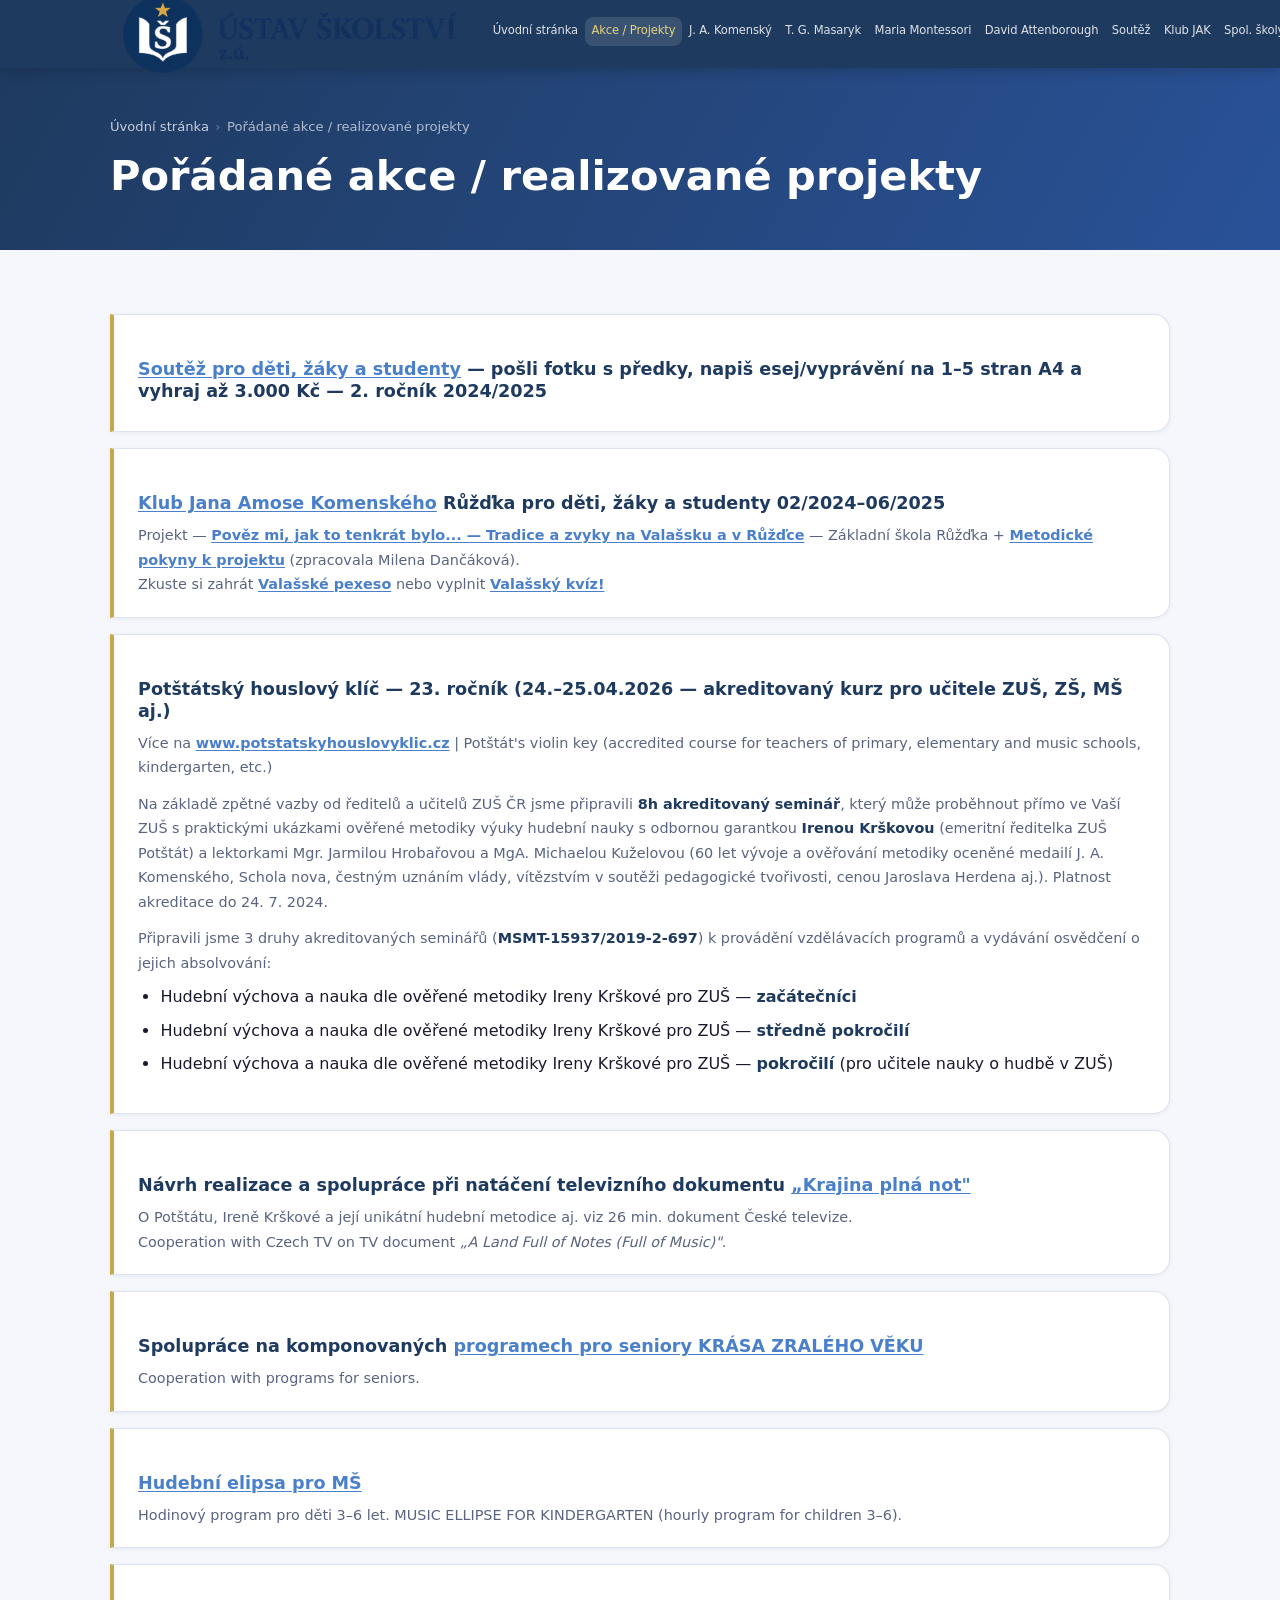
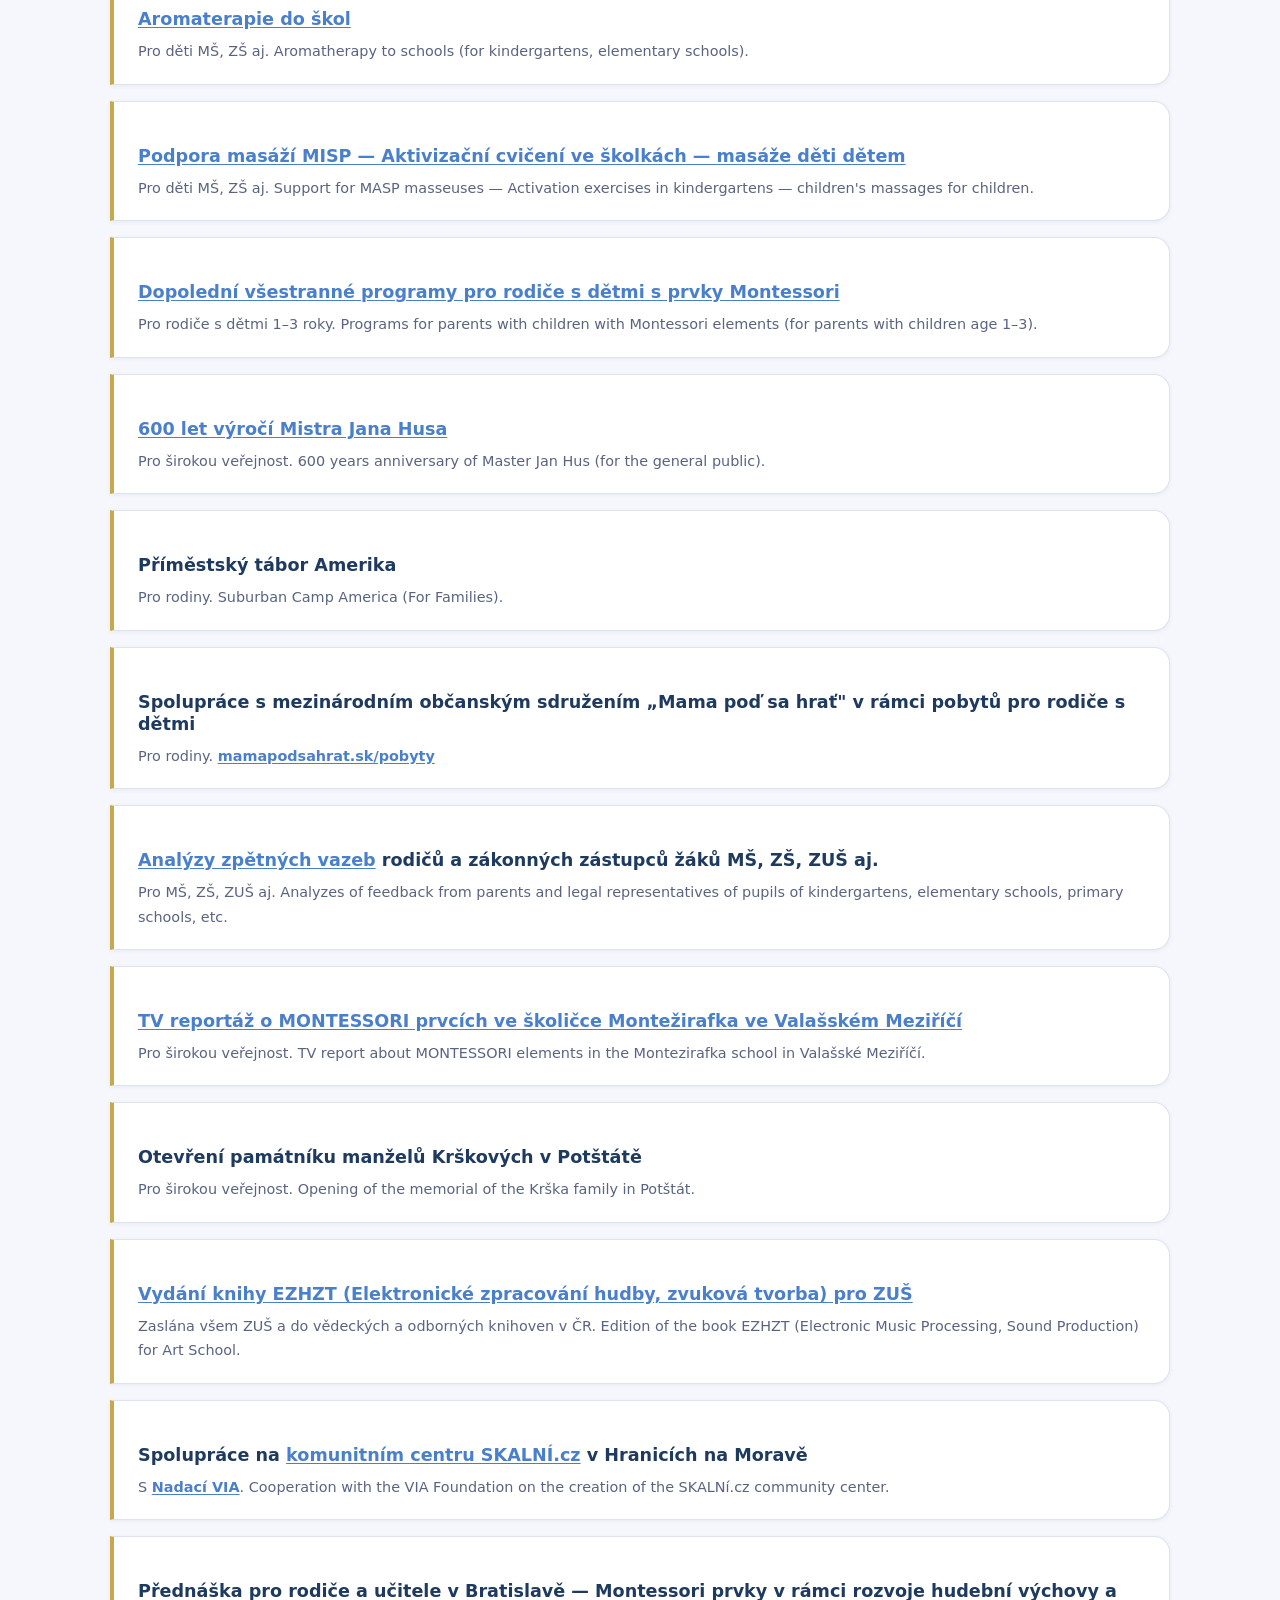
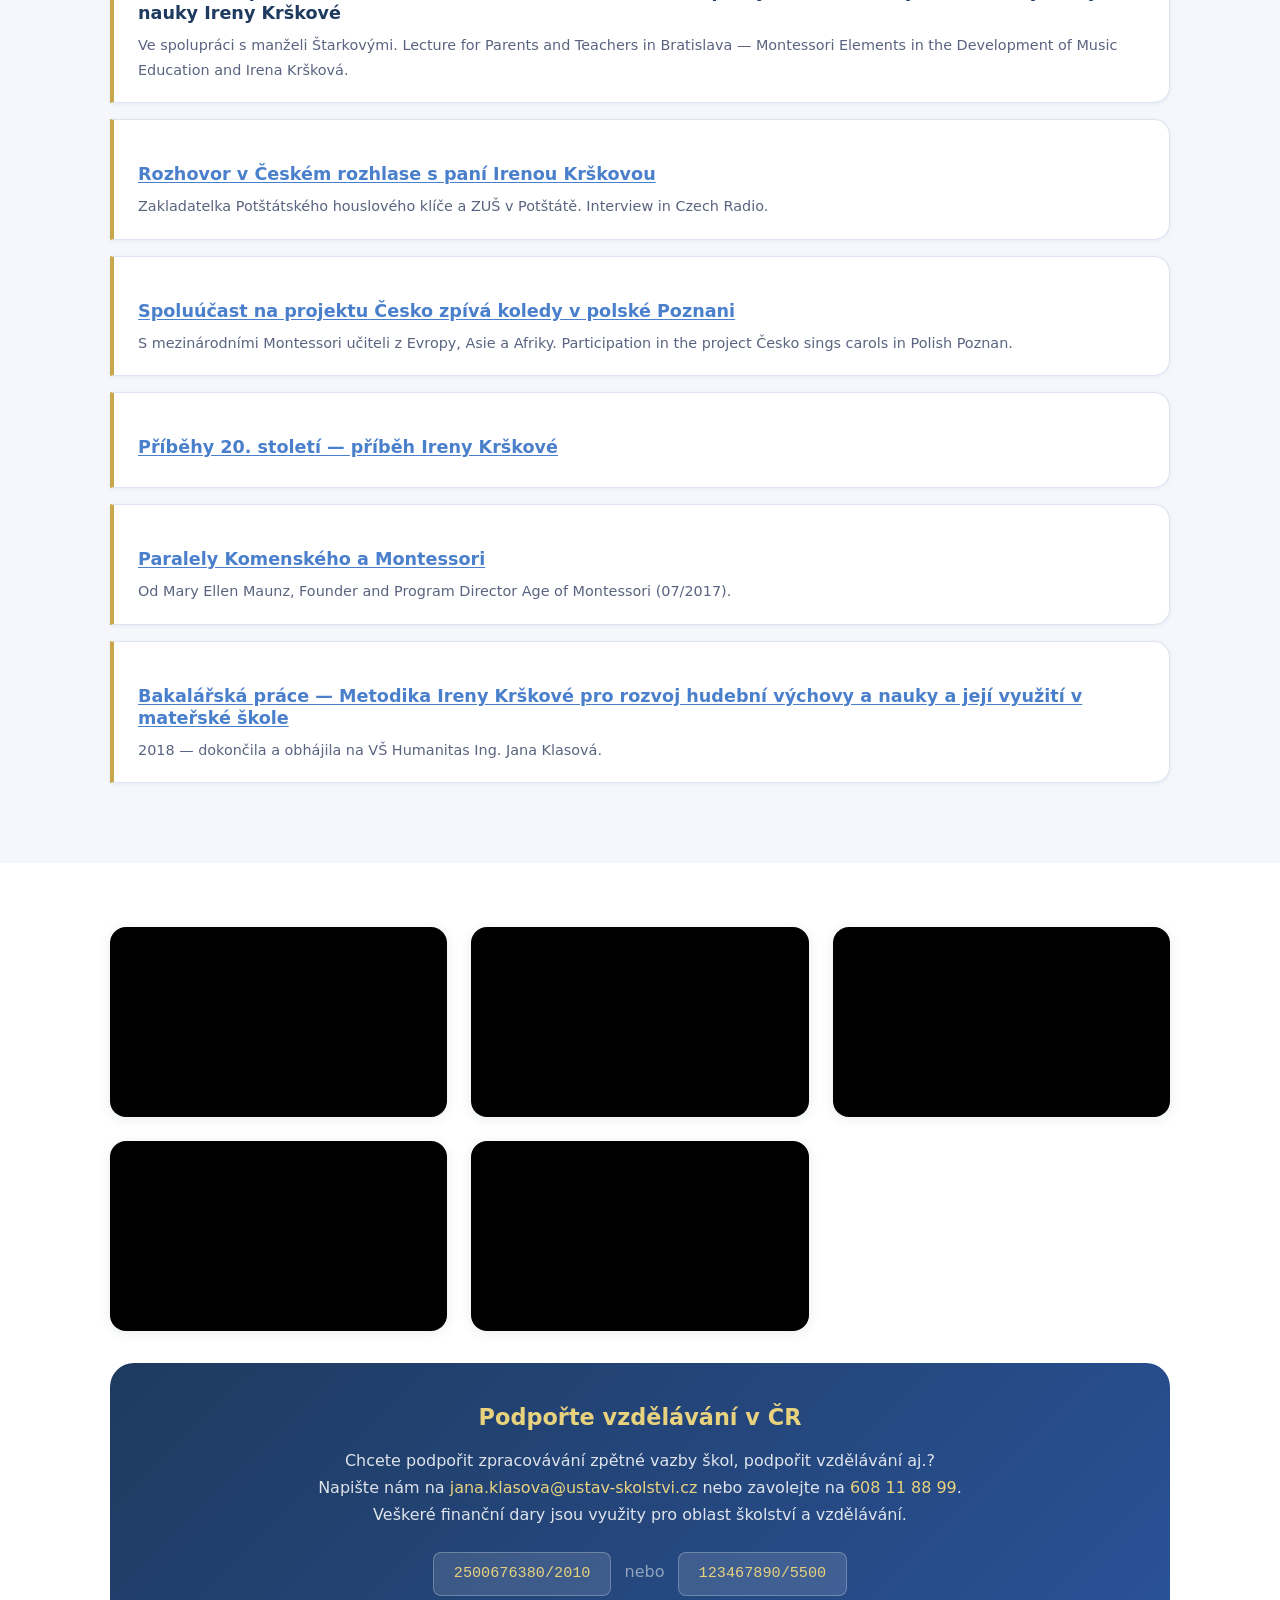
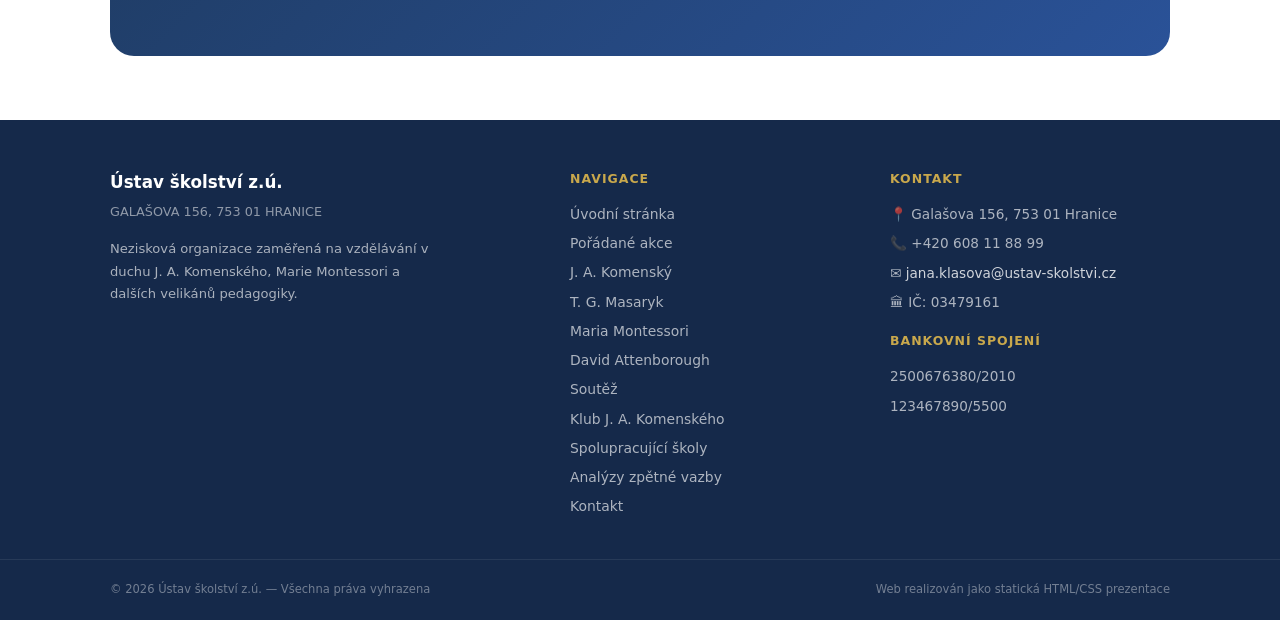
==== commit caa7aba1: "Use integrated header logo" ====
--- a/akce.html
+++ b/akce.html
@@ -11,12 +11,8 @@
 <body>
 <nav class="navbar">
   <div class="container navbar__inner">
-        <a href="index.html" class="navbar__logo">
+            <a href="index.html" class="navbar__logo">
       <img src="image/ustav%20logo%20horizontal%20transparent.png" alt="Ústav školství z.ú." class="navbar__logo-img">
-      <span class="navbar__logo-text">
-        <span class="navbar__logo-main">Ústav školství z.ú.</span>
-        <span class="navbar__logo-sub">Vzdělávání inspirované J.A.Komenským &amp; M.&nbsp;Montessori</span>
-      </span>
     </a>
     <button class="hamburger" aria-label="Menu" aria-expanded="false">
       <span></span><span></span><span></span>
@@ -229,3 +225,4 @@
 </html>
 
 
+
--- a/css/style.css
+++ b/css/style.css
@@ -91,36 +91,17 @@
 }
 .navbar__logo {
   display: flex;
-  flex-direction: row;
-  align-items: center;
-  gap: .8rem;
+  align-items: center;
   color: #fff;
   text-decoration: none;
   line-height: 1.2;
   flex-shrink: 0;
 }
 .navbar__logo-img {
-  width: 84px;
-  height: 42px;
+  width: clamp(220px, 30vw, 360px);
+  height: auto;
   object-fit: contain;
   flex-shrink: 0;
-}
-.navbar__logo-text {
-  display: flex;
-  flex-direction: column;
-  min-width: 0;
-}
-.navbar__logo-main {
-  font-size: 1rem;
-  font-weight: 700;
-  letter-spacing: .02em;
-}
-.navbar__logo-sub {
-  font-size: .65rem;
-  opacity: .7;
-  font-weight: 400;
-  letter-spacing: .04em;
-  text-transform: uppercase;
 }
 .navbar__nav {
   display: flex;
@@ -683,7 +664,7 @@
   .footer__inner { grid-template-columns: 1fr; gap: 2rem; }
   .footer__bottom-inner { flex-direction: column; text-align: center; }
   .footer__bottom { flex-direction: column; text-align: center; }
-  .navbar__logo-img { width: 68px; height: 34px; }
+  .navbar__logo-img { width: clamp(180px, 58vw, 280px); }
   .hero { padding: 3rem 0 2.5rem; }
   .hero__actions { flex-direction: column; }
   .section { padding: 2.5rem 0; }
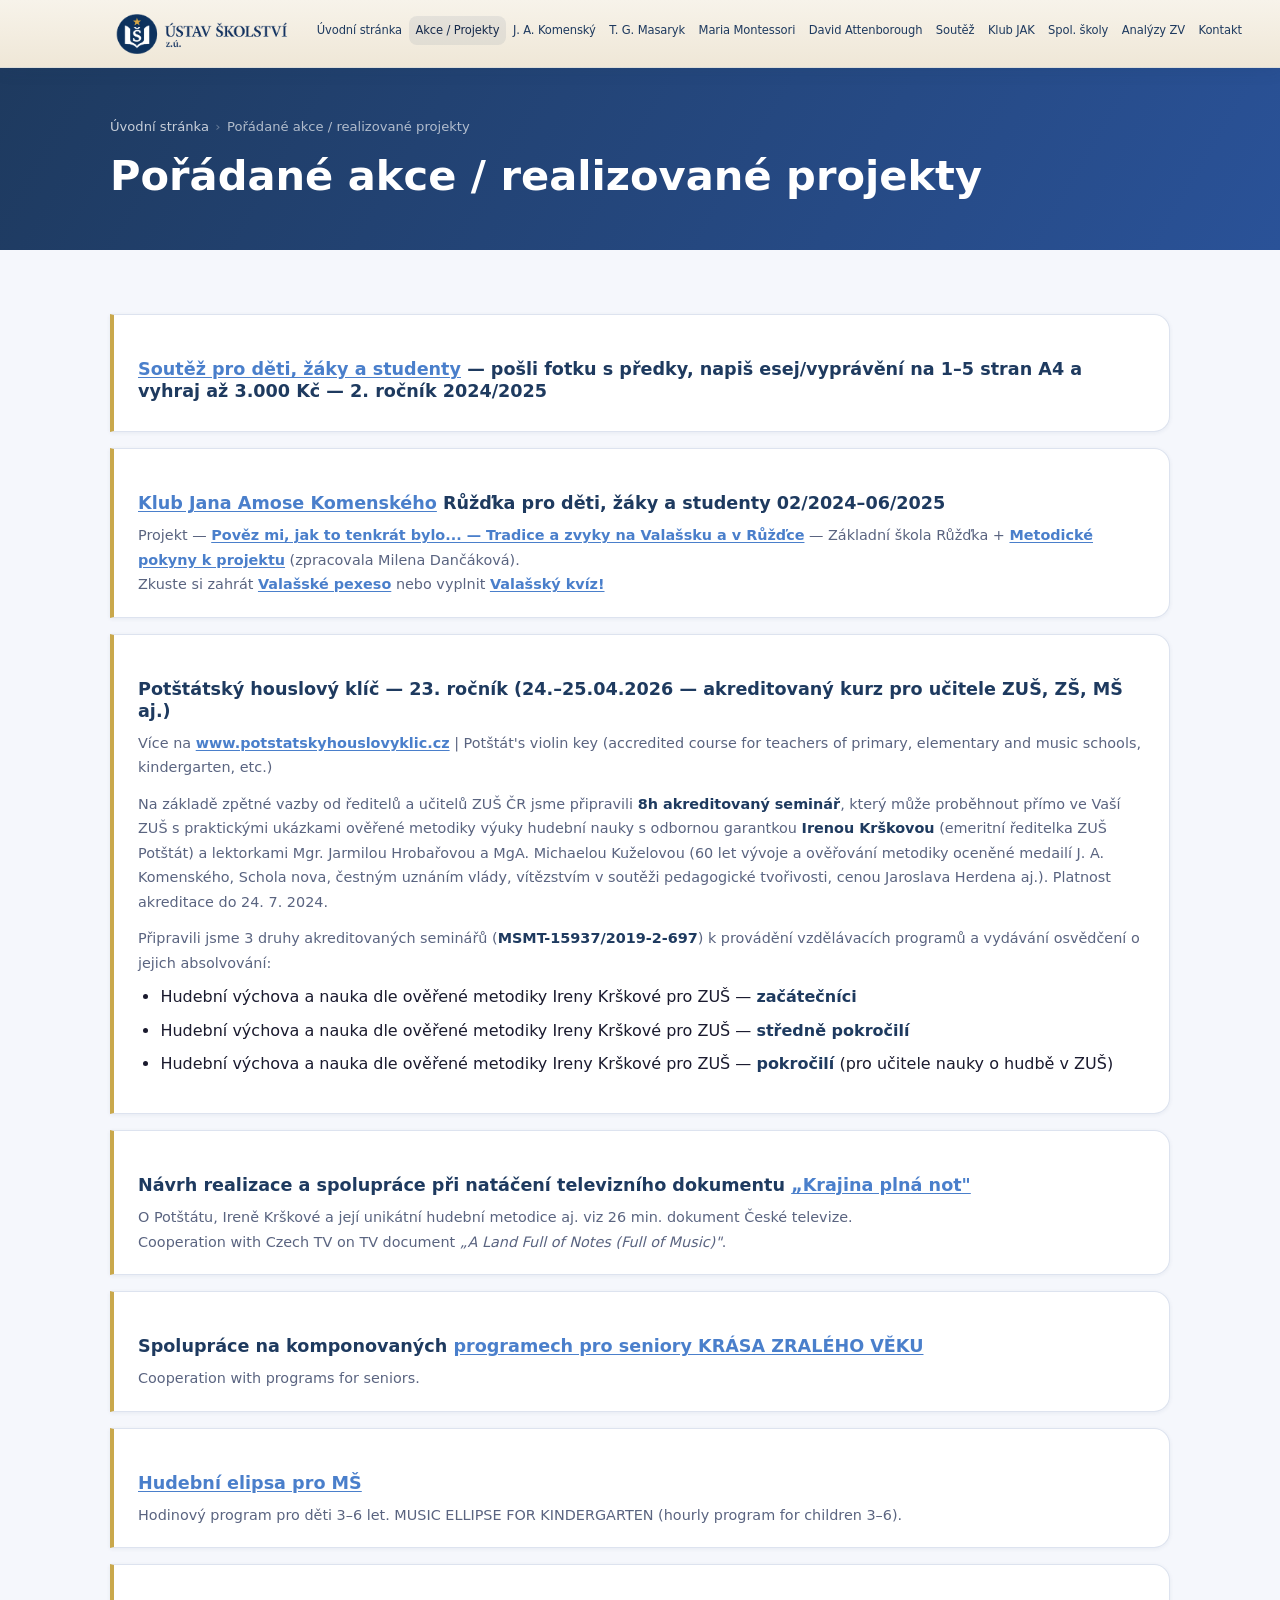
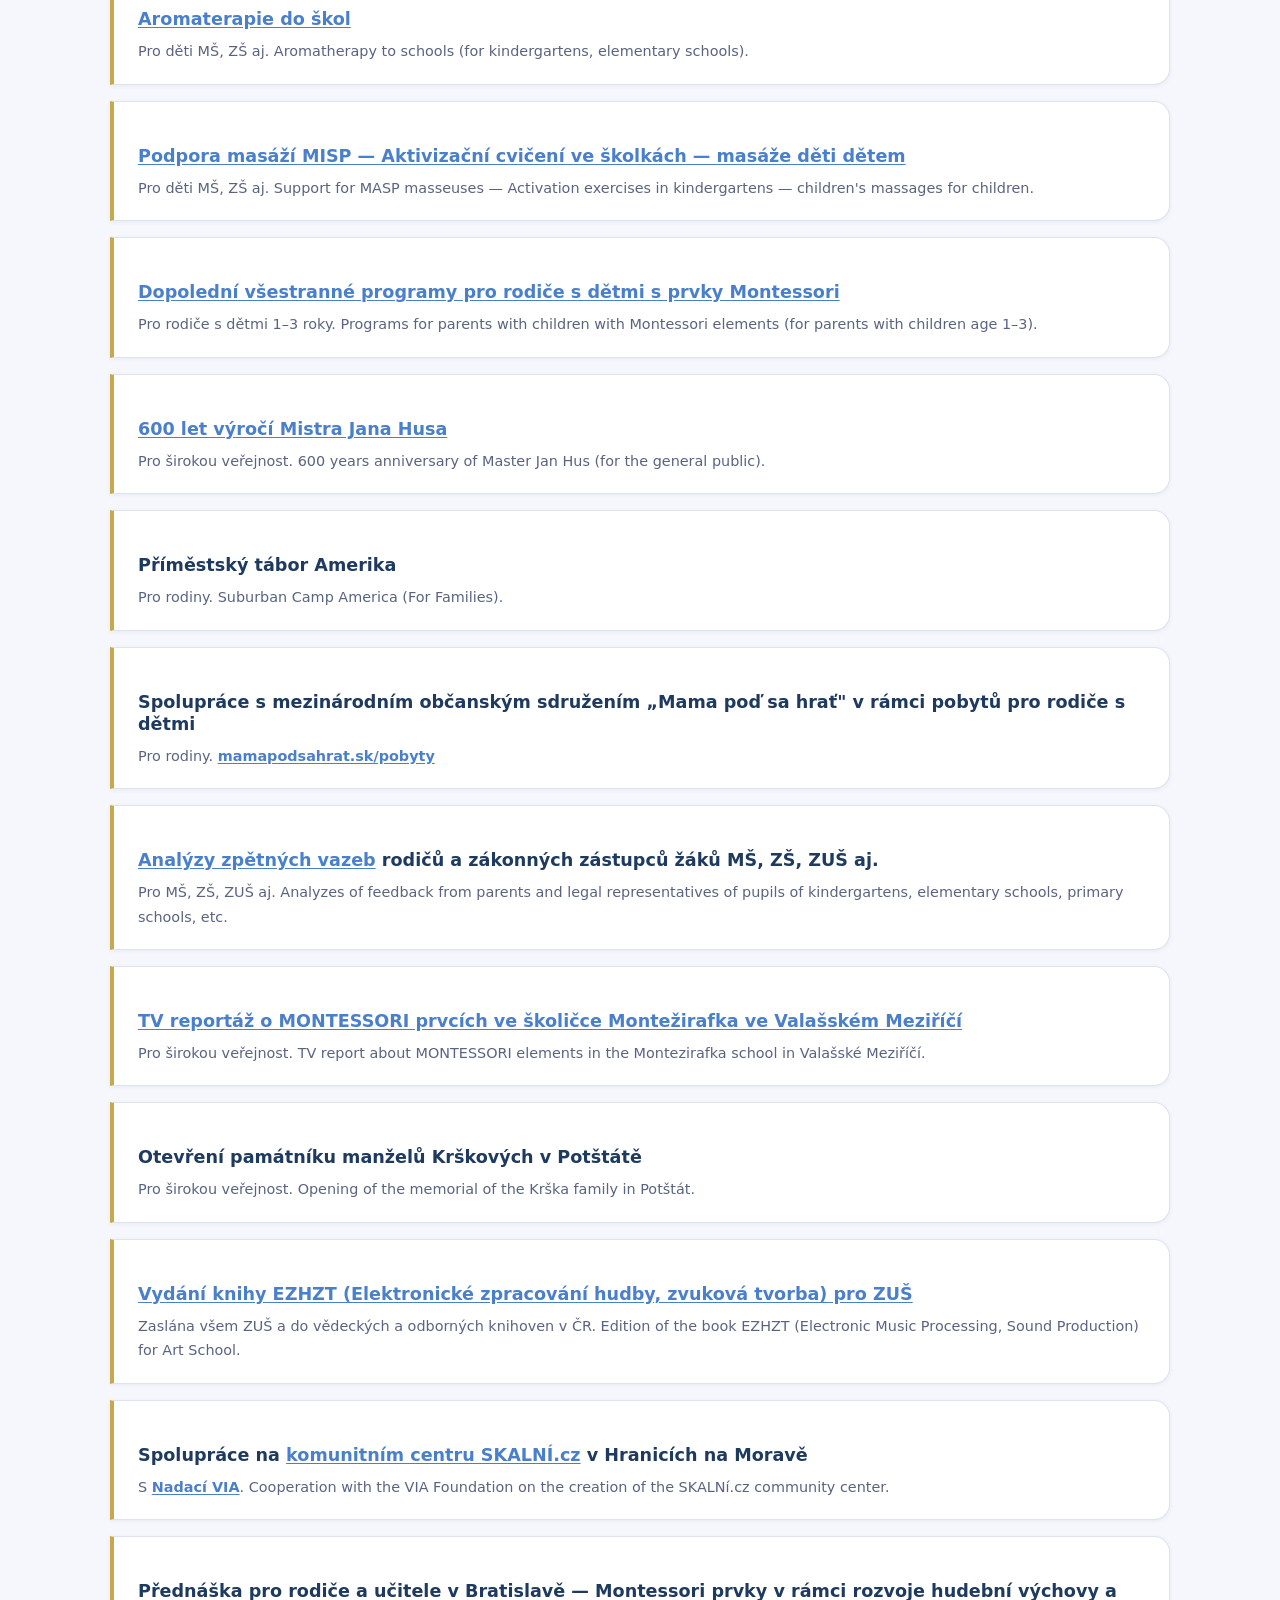
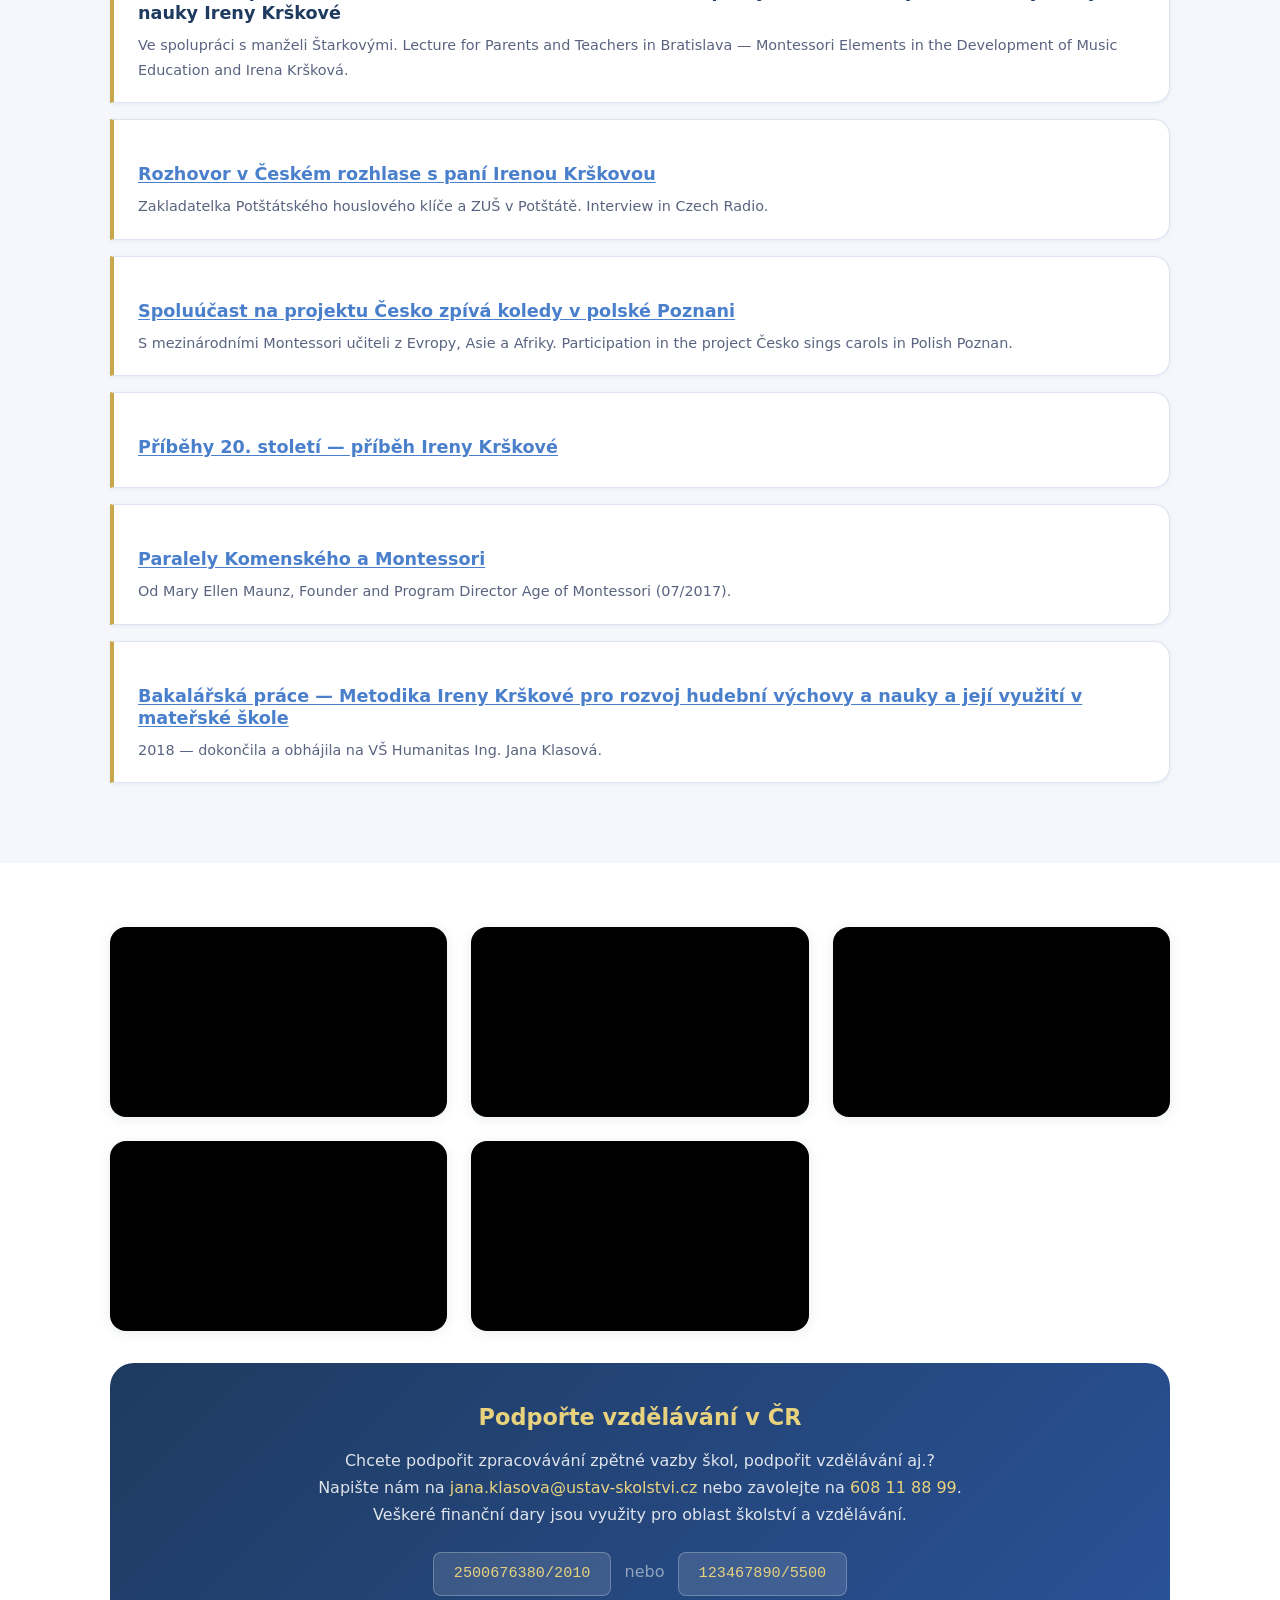
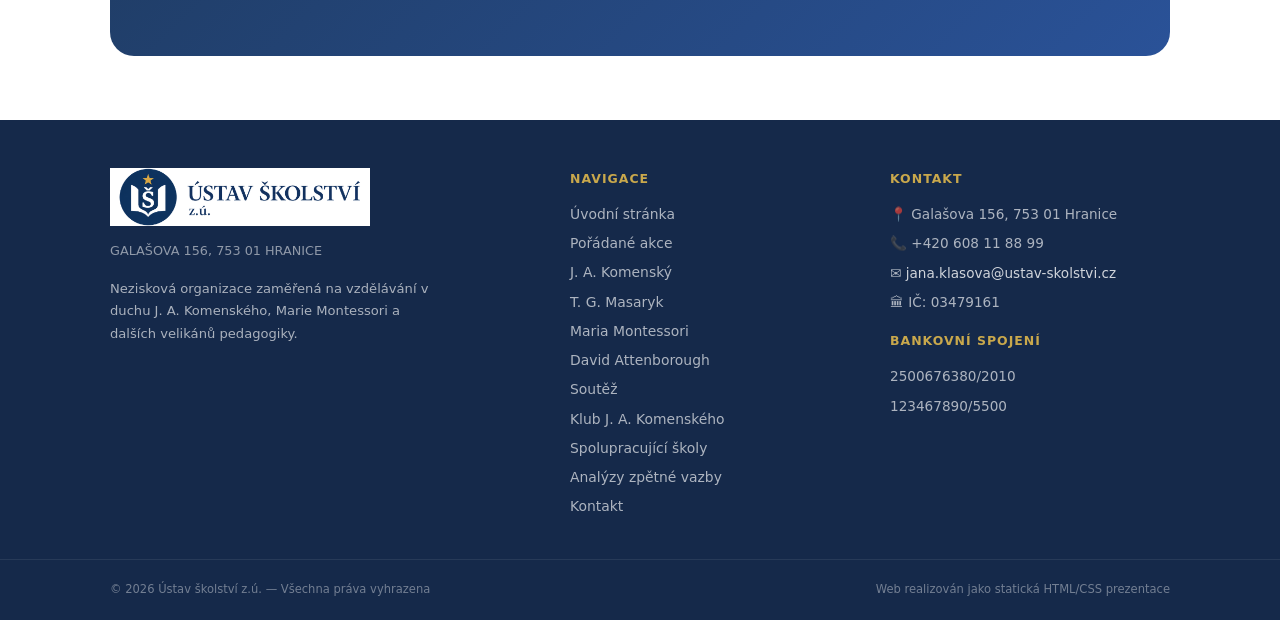
==== commit a1f766a4: "Add footer logo" ====
--- a/akce.html
+++ b/akce.html
@@ -177,8 +177,8 @@
 </section>
 <footer class="footer">
   <div class="container footer__inner">
-    <div class="footer__col footer__brand">
-      <strong>Ústav školství z.ú.</strong>
+        <div class="footer__col footer__brand">
+      <img src="image/ustav logo horizontla.png" alt="Ústav školství z.ú." class="footer__brand-logo">
       <p style="font-size:.8rem;margin-top:.25rem;opacity:.7">GALAŠOVA 156, 753 01 HRANICE</p>
       <p style="font-size:.82rem;margin-top:.5rem;opacity:.85">Nezisková organizace zaměřená na vzdělávání v duchu J.&nbsp;A.&nbsp;Komenského, Marie Montessori a dalších velikánů pedagogiky.</p>
     </div>
@@ -226,3 +226,4 @@
 
 
 
+
--- a/css/style.css
+++ b/css/style.css
@@ -78,9 +78,10 @@
   position: sticky;
   top: 0;
   z-index: 1000;
-  background: var(--primary);
+  background: linear-gradient(180deg, #f7f3ea 0%, #efe7d7 100%);
   height: var(--nav-h);
-  box-shadow: 0 2px 12px rgba(0,0,0,.2);
+  box-shadow: 0 2px 16px rgba(30,58,95,.12);
+  border-bottom: 1px solid rgba(30,58,95,.12);
 }
 .navbar__inner {
   display: flex;
@@ -92,14 +93,14 @@
 .navbar__logo {
   display: flex;
   align-items: center;
-  color: #fff;
+  color: var(--primary);
   text-decoration: none;
   line-height: 1.2;
   flex-shrink: 0;
 }
 .navbar__logo-img {
-  width: clamp(220px, 30vw, 360px);
-  height: auto;
+  height: clamp(34px, 4.2vw, 46px);
+  width: auto;
   object-fit: contain;
   flex-shrink: 0;
 }
@@ -113,7 +114,7 @@
 }
 .navbar__nav a {
   display: block;
-  color: rgba(255,255,255,.85);
+  color: var(--primary);
   padding: .3rem .42rem;
   border-radius: var(--radius);
   font-size: .72rem;
@@ -124,8 +125,8 @@
 }
 .navbar__nav a:hover,
 .navbar__nav a.active {
-  background: rgba(255,255,255,.12);
-  color: var(--secondary-light);
+  background: rgba(30,58,95,.08);
+  color: var(--primary-hover);
 }
 .hamburger {
   display: none;
@@ -141,7 +142,7 @@
   display: block;
   width: 24px;
   height: 2px;
-  background: #fff;
+  background: var(--primary);
   transition: var(--transition);
 }
 .hamburger.open span:nth-child(1) { transform: translateY(7px) rotate(45deg); }
@@ -155,6 +156,13 @@
   padding: 5rem 0 4rem;
   position: relative;
   overflow: hidden;
+}
+.hero::before {
+  content: '';
+  position: absolute;
+  inset: 0;
+  background: linear-gradient(90deg, rgba(10,22,40,.18) 0%, rgba(10,22,40,.08) 55%, rgba(10,22,40,0) 100%);
+  pointer-events: none;
 }
 .hero::after {
   content: '';
@@ -165,6 +173,10 @@
   height: 40rem;
   background: radial-gradient(circle, rgba(201,168,76,.18) 0%, transparent 70%);
   pointer-events: none;
+}
+.hero .container {
+  position: relative;
+  z-index: 1;
 }
 .hero__badge {
   display: inline-flex;
@@ -182,8 +194,28 @@
   text-transform: uppercase;
   margin-bottom: 1.25rem;
 }
-.hero h1 { color: #fff; margin-bottom: 1.25rem; }
-.hero p { color: rgba(255,255,255,.85); max-width: 700px; font-size: 1.05rem; margin-bottom: 1rem; }
+.hero h1 {
+  color: #fff;
+  margin-bottom: 1.25rem;
+  text-shadow: 0 2px 10px rgba(0,0,0,.18);
+}
+.hero p,
+.hero li {
+  color: rgba(255,255,255,.96);
+  max-width: 860px;
+  font-size: 1.05rem;
+  margin-bottom: 1rem;
+  text-shadow: 0 1px 2px rgba(0,0,0,.18);
+}
+.hero ul {
+  margin-top: 1rem;
+  max-width: 980px;
+}
+.hero li strong,
+.hero p strong {
+  color: #fff;
+  font-weight: 700;
+}
 .hero__actions { display: flex; gap: 1rem; flex-wrap: wrap; margin-top: 2rem; }
 
 /* ── BUTTONS ──────────────────────────────────────── */
@@ -493,6 +525,12 @@
 }
 .footer__col {}
 .footer__brand { max-width: 320px; }
+.footer__brand-logo {
+  display: block;
+  width: clamp(180px, 24vw, 260px);
+  height: auto;
+  margin-bottom: .9rem;
+}
 .footer__brand strong { font-size: 1.05rem; color: #fff; }
 .footer__brand-name {
   font-size: 1.05rem;
@@ -652,7 +690,7 @@
   .grid--4 { grid-template-columns: repeat(2, 1fr); }
   .footer__grid { grid-template-columns: 1fr 1fr; }
   .footer__inner { grid-template-columns: 1fr 1fr; }
-  .navbar__nav { display: none; flex-direction: column; position: absolute; top: var(--nav-h); left: 0; right: 0; background: var(--primary-hover, #0f2338); padding: 1rem; gap: 0; box-shadow: 0 8px 24px rgba(0,0,0,.3); }
+  .navbar__nav { display: none; flex-direction: column; position: absolute; top: var(--nav-h); left: 0; right: 0; background: linear-gradient(180deg, #f7f3ea 0%, #efe7d7 100%); padding: 1rem; gap: 0; box-shadow: 0 8px 24px rgba(30,58,95,.14); border-top: 1px solid rgba(30,58,95,.12); }
   .navbar__nav.open { display: flex; }
   .navbar__nav a { padding: .6rem 1rem; font-size: .9rem; }
   .hamburger { display: flex; }
@@ -664,7 +702,8 @@
   .footer__inner { grid-template-columns: 1fr; gap: 2rem; }
   .footer__bottom-inner { flex-direction: column; text-align: center; }
   .footer__bottom { flex-direction: column; text-align: center; }
-  .navbar__logo-img { width: clamp(180px, 58vw, 280px); }
+  .footer__brand-logo { width: clamp(160px, 56vw, 220px); }
+  .navbar__logo-img { height: clamp(30px, 7vw, 38px); }
   .hero { padding: 3rem 0 2.5rem; }
   .hero__actions { flex-direction: column; }
   .section { padding: 2.5rem 0; }
